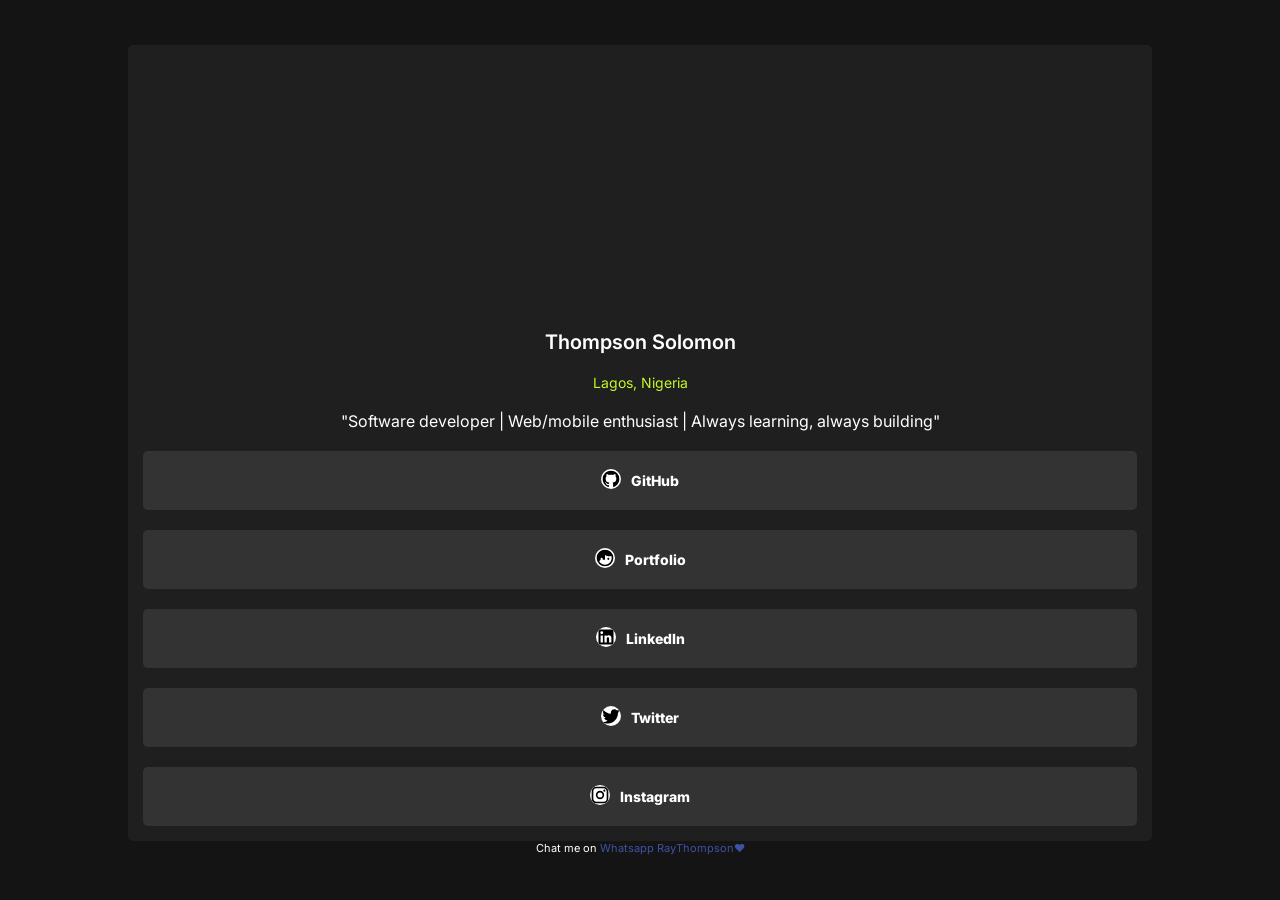
==== index.html @ 138c3558 "Update index.html" ====
<!DOCTYPE html>
<html lang="en">
<head>
    <meta charset="UTF-8">
    <meta name="viewport" content="width=device-width, initial-scale=1.0"> <!-- displays site properly based on user's device -->

    <link rel="icon" type="image/png" sizes="32x32" href="">
   
   
   <style type="text/css" media="all">
       
       
       * {
    margin: 0;
    padding: 0;
    box-sizing: border-box;
    font-family: "Inter", sans-serif;
    color: hsl(0, 0%, 100%);
}




.Container {
    display: flex;
    justify-content: center;
    align-items: center;
    flex-direction: column;
    background-color: hsl(0, 0%, 8%);
    width: 100%;
    height: 100vh;
}

.wrapper {
    display: flex;
    justify-content: center;
    align-items: center;
    flex-direction: column;
    width: 80%;
    height: fit-content;
    background-color: hsl(0, 0%, 12%);
    padding: 15px;
    border-radius: 5px;
}

.profile-container {
    display: flex;
    justify-content: center;
    align-items: center;
    flex-direction: column;
    gap: 20px;
    height: fit-content;
}

.profile-container_imageContainer {
    overflow: hidden;
    width: 100%;
    height:fit-content;
    display: flex;
    justify-content: center;
    align-items: center;
 
}
.profile-container_imageContainer img {
    border-radius: 50%;
    width:70%;
    height: 250px;
    vertical-align: middle;
}

.profileName {
    font-size: 20px;
    font-weight: 600;
    color: hsl(0, 0%, 100%);
}

.ProfileLocation {
    font-size: 14px;
    font-weight: 400;
    color: hsl(75, 94%, 57%);
}

.profileDuscription {
    font-size: 14px;
    font-weight: 300;
    color: hsl(0, 0%, 100%);
}

.link-container {
    display: flex;
    justify-content: center;
    align-items: center;
    flex-direction: column;
    margin-top: 20px;
    gap: 20px;
    width: 100%;
}

.link-container ul {
    list-style: none;
    display: flex;
    justify-content: center;
    align-items: center;
    flex-direction: column;
    gap: 20px;
    width: 100%;
}
.link-container ul li a {
    width: 100%;
    text-decoration: none;
    text-align: center;
    font-size: 14px;
    padding: 18px;
    background-color: black;
    font-weight: 800;
    font-family: inherit;
    border-radius: 5px;
    background-color: hsl(0, 0%, 20%);
    cursor: pointer;
    transition: all ease in-out .5s;
    display: flex;
    justify-content: center;
    align-items: center;
    gap: 10px;
    

}

svg{
   width: 20px;
   font-size:20px;
   color: white;
   background-color: white;
   border-radius: 50px;
}

.link-container ul li a:hover {
    background-color: hsl(75, 94%, 57%);
    color: black ;
}

.link-container ul li {
    width: 100%;
    display: flex;
    justify-content: center;
    align-items: center;
    flex-direction: column;
    gap: 20px;
    width: 100%;


}


.attribution {
    font-size: 11px;
    text-align: center;
}
.attribution a {
    color: hsl(228, 45%, 44%);
    text-decoration: none;
}
   </style>
    
    
    
    <link rel="preconnect" href="https://fonts.googleapis.com">
<link rel="preconnect" href="https://fonts.gstatic.com" crossorigin>
<link href="https://fonts.googleapis.com/css2?family=Inter:wght@100..900&display=swap" rel="stylesheet">



    <title>Frontend Mentor | Social links profile</title>
</head>
<body>
    <div class="Container">
        <div class="wrapper">
            <div class="profile-container">
                <div class="profile-container_imageContainer">
                    <img src="https://firebasestorage.googleapis.com/v0/b/dcgupdated.appspot.com/o/files%2FmyImg.png?alt=media&token=afb3b3ec-2c69-434d-be84-ad9f3a23e57f" alt="photoImg" />
                </div>
                <p class="profileName">
                    Thompson Solomon
                <p class="ProfileLocation">
                    Lagos, Nigeria
                </p>

                <p class="profileDescription">
                    "Software developer | Web/mobile enthusiast | Always learning, always building"
                </p>
            </div>
            
            
            
            
            <div class="link-container">
                <ul>
                    <li>
                        
                        
                        <a href="https://github.com/Joyfulsplash1">
                            
                            
                            <div>
                                <svg xmlns="http://www.w3.org/2000/svg" viewBox="0 0 24 24"><title>github</title><path d="M12,2A10,10 0 0,0 2,12C2,16.42 4.87,20.17 8.84,21.5C9.34,21.58 9.5,21.27 9.5,21C9.5,20.77 9.5,20.14 9.5,19.31C6.73,19.91 6.14,17.97 6.14,17.97C5.68,16.81 5.03,16.5 5.03,16.5C4.12,15.88 5.1,15.9 5.1,15.9C6.1,15.97 6.63,16.93 6.63,16.93C7.5,18.45 8.97,18 9.54,17.76C9.63,17.11 9.89,16.67 10.17,16.42C7.95,16.17 5.62,15.31 5.62,11.5C5.62,10.39 6,9.5 6.65,8.79C6.55,8.54 6.2,7.5 6.75,6.15C6.75,6.15 7.59,5.88 9.5,7.17C10.29,6.95 11.15,6.84 12,6.84C12.85,6.84 13.71,6.95 14.5,7.17C16.41,5.88 17.25,6.15 17.25,6.15C17.8,7.5 17.45,8.54 17.35,8.79C18,9.5 18.38,10.39 18.38,11.5C18.38,15.32 16.04,16.16 13.81,16.41C14.17,16.72 14.5,17.33 14.5,18.26C14.5,19.6 14.5,20.68 14.5,21C14.5,21.27 14.66,21.59 15.17,21.5C19.14,20.16 22,16.42 22,12A10,10 0 0,0 12,2Z" /></svg>
                            </div>
                            GitHub
                        </a>
                    </li>
                    
                    
                    <li>
                        <a href="https://thompsonsolomonportfolio.netlify.app/">
                            
                            <div>
                               <svg xmlns="http://www.w3.org/2000/svg" viewBox="0 0 24 24"><title>face-man-profile</title><path d="M12,2A10,10 0 0,0 2,12A10,10 0 0,0 12,22A10,10 0 0,0 22,12A10,10 0 0,0 12,2M12,8.39C13.57,9.4 15.42,10 17.42,10C18.2,10 18.95,9.91 19.67,9.74C19.88,10.45 20,11.21 20,12C20,16.41 16.41,20 12,20C9,20 6.39,18.34 5,15.89L6.75,14V13A1.25,1.25 0 0,1 8,11.75A1.25,1.25 0 0,1 9.25,13V14H12M16,11.75A1.25,1.25 0 0,0 14.75,13A1.25,1.25 0 0,0 16,14.25A1.25,1.25 0 0,0 17.25,13A1.25,1.25 0 0,0 16,11.75Z" /></svg>
                            </div>
                            Portfolio
                        </a>
                    </li>
                    
                    
                    <li>
                        <a href="https://www.linkedin.com/in/thompson-solomon-87283a232?utm_source=share&utm_campaign=share_via&utm_content=profile&utm_medium=android_app">
                            
                            <div>
                                <svg xmlns="http://www.w3.org/2000/svg" viewBox="0 0 24 24"><title>linkedin</title><path d="M19 3A2 2 0 0 1 21 5V19A2 2 0 0 1 19 21H5A2 2 0 0 1 3 19V5A2 2 0 0 1 5 3H19M18.5 18.5V13.2A3.26 3.26 0 0 0 15.24 9.94C14.39 9.94 13.4 10.46 12.92 11.24V10.13H10.13V18.5H12.92V13.57C12.92 12.8 13.54 12.17 14.31 12.17A1.4 1.4 0 0 1 15.71 13.57V18.5H18.5M6.88 8.56A1.68 1.68 0 0 0 8.56 6.88C8.56 5.95 7.81 5.19 6.88 5.19A1.69 1.69 0 0 0 5.19 6.88C5.19 7.81 5.95 8.56 6.88 8.56M8.27 18.5V10.13H5.5V18.5H8.27Z" /></svg>
                            </div>
                            LinkedIn
                        </a>
                    </li>
                    
                    
                    <li>
                        <a href="https://x.com/ThompsonSo86878?t=QOMRONfO3vsEu5X17NRV8w&s=09">
                            
                            <div>
<svg xmlns="http://www.w3.org/2000/svg" viewBox="0 0 24 24"><title>twitter</title><path d="M22.46,6C21.69,6.35 20.86,6.58 20,6.69C20.88,6.16 21.56,5.32 21.88,4.31C21.05,4.81 20.13,5.16 19.16,5.36C18.37,4.5 17.26,4 16,4C13.65,4 11.73,5.92 11.73,8.29C11.73,8.63 11.77,8.96 11.84,9.27C8.28,9.09 5.11,7.38 3,4.79C2.63,5.42 2.42,6.16 2.42,6.94C2.42,8.43 3.17,9.75 4.33,10.5C3.62,10.5 2.96,10.3 2.38,10C2.38,10 2.38,10 2.38,10.03C2.38,12.11 3.86,13.85 5.82,14.24C5.46,14.34 5.08,14.39 4.69,14.39C4.42,14.39 4.15,14.36 3.89,14.31C4.43,16 6,17.26 7.89,17.29C6.43,18.45 4.58,19.13 2.56,19.13C2.22,19.13 1.88,19.11 1.54,19.07C3.44,20.29 5.7,21 8.12,21C16,21 20.33,14.46 20.33,8.79C20.33,8.6 20.33,8.42 20.32,8.23C21.16,7.63 21.88,6.87 22.46,6Z" /></svg>
                            </div>
                            Twitter
                        </a>
                    </li>
                    
                    <li>
                        <a href="https://www.instagram.com/thompsonsolomon87?igsh=YzljYTk1ODg3Zg==">
                            
                            <div>
                                <svg xmlns="http://www.w3.org/2000/svg" viewBox="0 0 24 24"><title>instagram</title><path d="M7.8,2H16.2C19.4,2 22,4.6 22,7.8V16.2A5.8,5.8 0 0,1 16.2,22H7.8C4.6,22 2,19.4 2,16.2V7.8A5.8,5.8 0 0,1 7.8,2M7.6,4A3.6,3.6 0 0,0 4,7.6V16.4C4,18.39 5.61,20 7.6,20H16.4A3.6,3.6 0 0,0 20,16.4V7.6C20,5.61 18.39,4 16.4,4H7.6M17.25,5.5A1.25,1.25 0 0,1 18.5,6.75A1.25,1.25 0 0,1 17.25,8A1.25,1.25 0 0,1 16,6.75A1.25,1.25 0 0,1 17.25,5.5M12,7A5,5 0 0,1 17,12A5,5 0 0,1 12,17A5,5 0 0,1 7,12A5,5 0 0,1 12,7M12,9A3,3 0 0,0 9,12A3,3 0 0,0 12,15A3,3 0 0,0 15,12A3,3 0 0,0 12,9Z" /></svg>
                            </div>
                            Instagram
                        </a>
                    </li>
                </ul>
                
            </div>
        </div>
    <div class="attribution">
        Chat me on <a href="https://wa.me/+2349142919117?text="Hey How are you ">Whatsapp</a>
         <a href="#">
          RayThompson❤️    
        </a>
    </div>
    </div>
</body>
</html
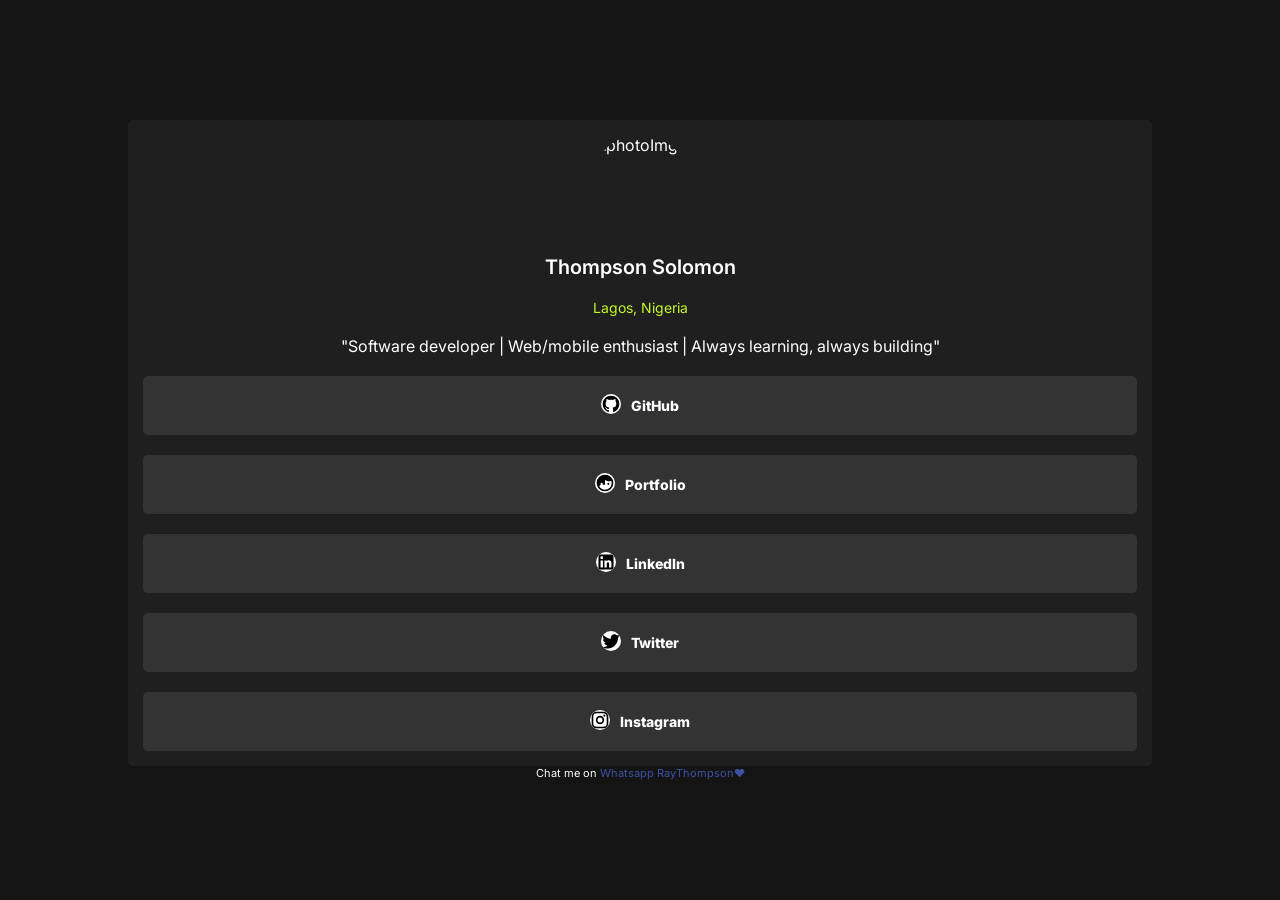
==== commit c607b7de: "Update index.html" ====
--- a/index.html
+++ b/index.html
@@ -5,7 +5,7 @@
     <meta charset="UTF-8">
     <meta name="viewport" content="width=device-width, initial-scale=1.0"> <!-- displays site properly based on user's device -->
 
-    <link rel="icon" type="image/png" sizes="32x32" href="">
+    <link rel="icon" type="image/png" sizes="32x32" href="https://firebasestorage.googleapis.com/v0/b/dcgupdated.appspot.com/o/files%2FmyImg.png?alt=media&token=afb3b3ec-2c69-434d-be84-ad9f3a23e57f">
    
    
    <style type="text/css" media="all">
@@ -63,10 +63,13 @@
  
 }
 .profile-container_imageContainer img {
-    border-radius: 50%;
-    width:70%;
-    height: 250px;
-    vertical-align: middle;
+    width: 100px;
+  height: 100px;
+  object-fit: cover;
+  border-radius: 50%;
+  display: block;
+  margin: 0 auto;
+  overflow: hidden;
 }
 
 .profileName {
@@ -171,7 +174,7 @@
 
 
 
-    <title>Frontend Mentor | Social links profile</title>
+    <title> Meet | Raythompson</title>
 </head>
 <body>
     <div class="Container">
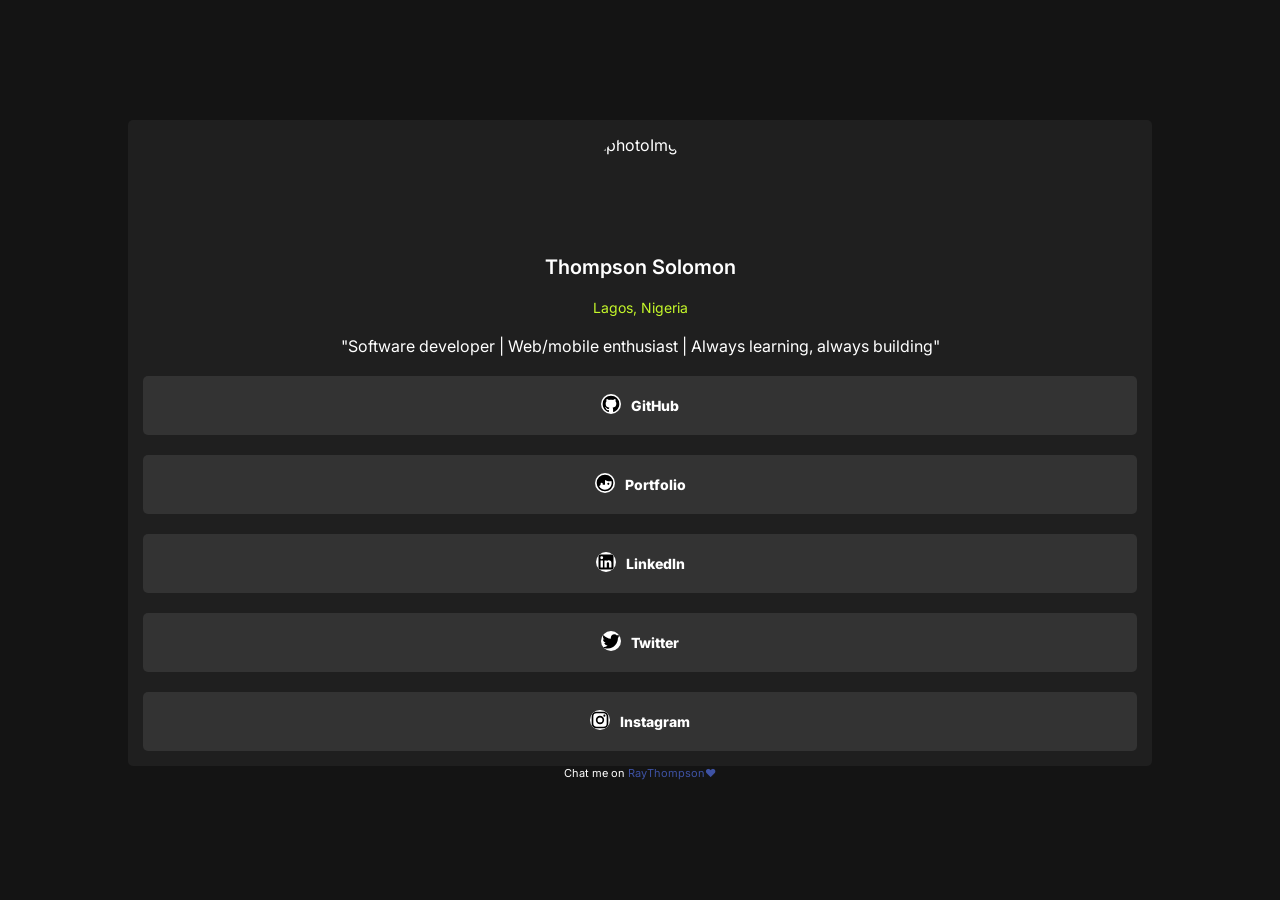
==== commit aa9ba377: "Update index.html" ====
--- a/index.html
+++ b/index.html
@@ -259,8 +259,8 @@
             </div>
         </div>
     <div class="attribution">
-        Chat me on <a href="https://wa.me/+2349142919117?text="Hey How are you ">Whatsapp</a>
-         <a href="#">
+        Chat me on <a href="https://wa.me/2349124919117?text=hello%20solomon%20can%20i%20meet%20you?>Whatsapp</a>
+         <a href="https://wa.me/2349124919117">
           RayThompson❤️    
         </a>
     </div>
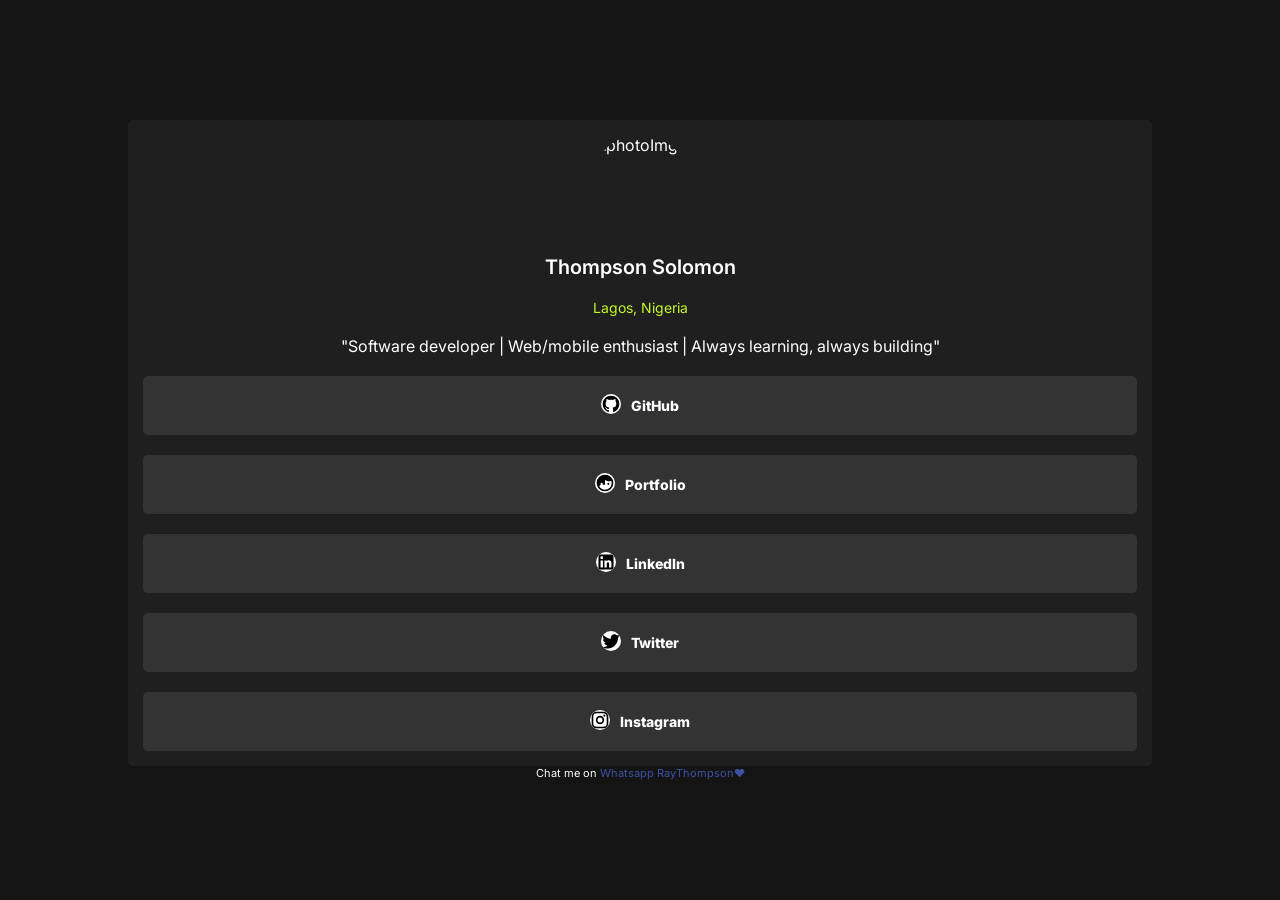
==== commit 0ce40f4c: "Update index.html" ====
--- a/index.html
+++ b/index.html
@@ -259,7 +259,7 @@
             </div>
         </div>
     <div class="attribution">
-        Chat me on <a href="https://wa.me/2349124919117?text=hello%20solomon%20can%20i%20meet%20you?>Whatsapp</a>
+        Chat me on <a href="https://wa.me/2349124919117?text=hello%20solomon%20can%20i%20meet%20you?">Whatsapp</a>
          <a href="https://wa.me/2349124919117">
           RayThompson❤️    
         </a>
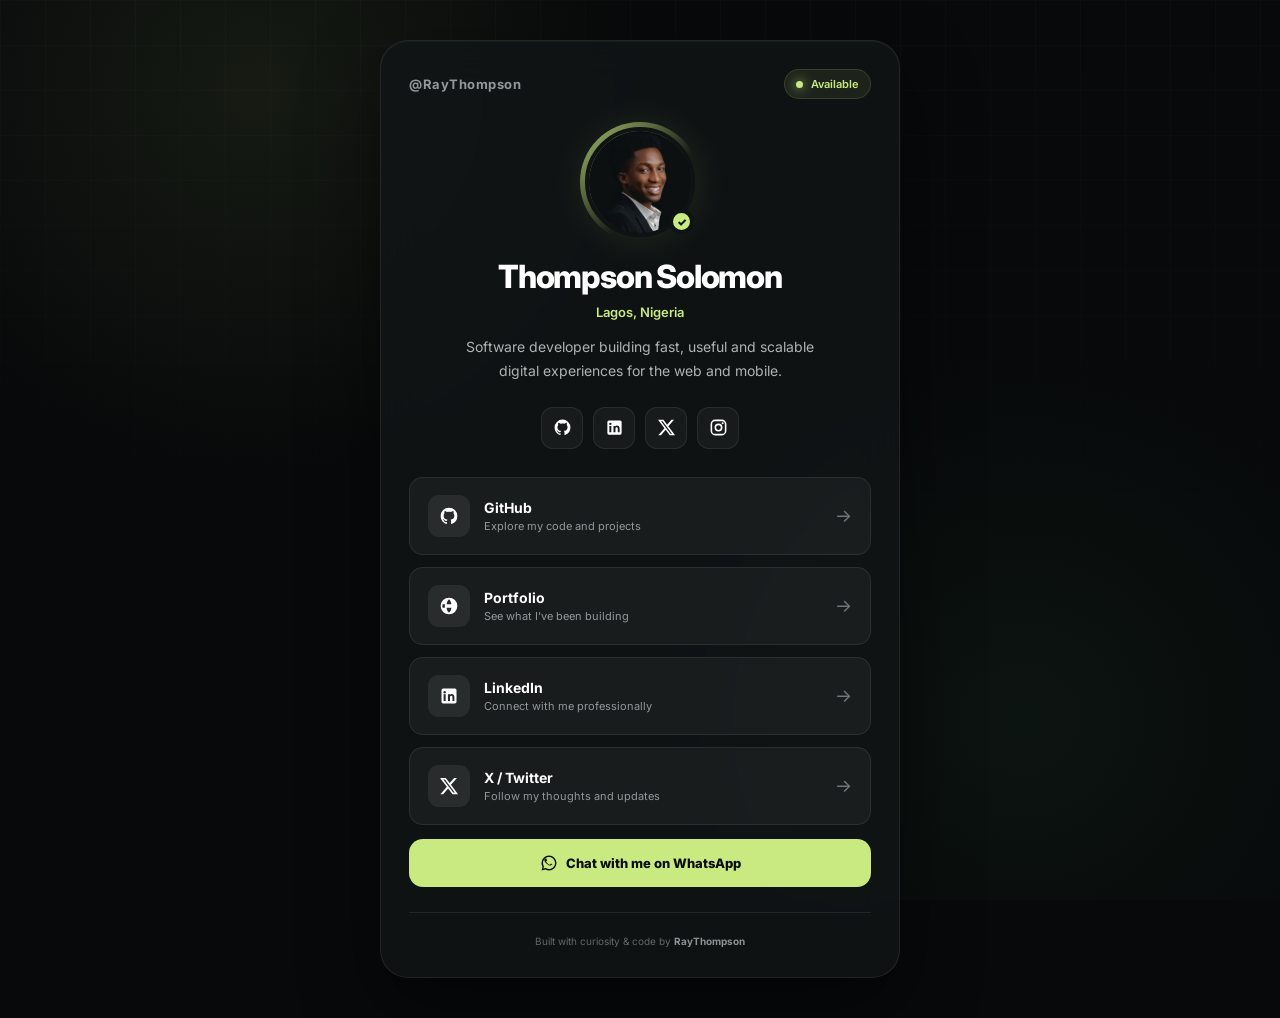
==== commit fb1817d1: "updates" ====
--- a/index.html
+++ b/index.html
@@ -3,267 +3,939 @@
 <html lang="en">
 <head>
     <meta charset="UTF-8">
-    <meta name="viewport" content="width=device-width, initial-scale=1.0"> <!-- displays site properly based on user's device -->
-
-    <link rel="icon" type="image/png" sizes="32x32" href="https://firebasestorage.googleapis.com/v0/b/dcgupdated.appspot.com/o/files%2FmyImg.png?alt=media&token=afb3b3ec-2c69-434d-be84-ad9f3a23e57f">
-   
-   
-   <style type="text/css" media="all">
-       
-       
-       * {
-    margin: 0;
-    padding: 0;
-    box-sizing: border-box;
-    font-family: "Inter", sans-serif;
-    color: hsl(0, 0%, 100%);
-}
-
-
-
-
-.Container {
-    display: flex;
-    justify-content: center;
-    align-items: center;
-    flex-direction: column;
-    background-color: hsl(0, 0%, 8%);
-    width: 100%;
-    height: 100vh;
-}
-
-.wrapper {
-    display: flex;
-    justify-content: center;
-    align-items: center;
-    flex-direction: column;
-    width: 80%;
-    height: fit-content;
-    background-color: hsl(0, 0%, 12%);
-    padding: 15px;
-    border-radius: 5px;
-}
-
-.profile-container {
-    display: flex;
-    justify-content: center;
-    align-items: center;
-    flex-direction: column;
-    gap: 20px;
-    height: fit-content;
-}
-
-.profile-container_imageContainer {
-    overflow: hidden;
-    width: 100%;
-    height:fit-content;
-    display: flex;
-    justify-content: center;
-    align-items: center;
- 
-}
-.profile-container_imageContainer img {
-    width: 100px;
-  height: 100px;
-  object-fit: cover;
-  border-radius: 50%;
-  display: block;
-  margin: 0 auto;
-  overflow: hidden;
-}
-
-.profileName {
-    font-size: 20px;
-    font-weight: 600;
-    color: hsl(0, 0%, 100%);
-}
-
-.ProfileLocation {
-    font-size: 14px;
-    font-weight: 400;
-    color: hsl(75, 94%, 57%);
-}
-
-.profileDuscription {
-    font-size: 14px;
-    font-weight: 300;
-    color: hsl(0, 0%, 100%);
-}
-
-.link-container {
-    display: flex;
-    justify-content: center;
-    align-items: center;
-    flex-direction: column;
-    margin-top: 20px;
-    gap: 20px;
-    width: 100%;
-}
-
-.link-container ul {
-    list-style: none;
-    display: flex;
-    justify-content: center;
-    align-items: center;
-    flex-direction: column;
-    gap: 20px;
-    width: 100%;
-}
-.link-container ul li a {
-    width: 100%;
-    text-decoration: none;
-    text-align: center;
-    font-size: 14px;
-    padding: 18px;
-    background-color: black;
-    font-weight: 800;
-    font-family: inherit;
-    border-radius: 5px;
-    background-color: hsl(0, 0%, 20%);
-    cursor: pointer;
-    transition: all ease in-out .5s;
-    display: flex;
-    justify-content: center;
-    align-items: center;
-    gap: 10px;
-    
-
-}
-
-svg{
-   width: 20px;
-   font-size:20px;
-   color: white;
-   background-color: white;
-   border-radius: 50px;
-}
-
-.link-container ul li a:hover {
-    background-color: hsl(75, 94%, 57%);
-    color: black ;
-}
-
-.link-container ul li {
-    width: 100%;
-    display: flex;
-    justify-content: center;
-    align-items: center;
-    flex-direction: column;
-    gap: 20px;
-    width: 100%;
-
-
-}
-
-
-.attribution {
-    font-size: 11px;
-    text-align: center;
-}
-.attribution a {
-    color: hsl(228, 45%, 44%);
-    text-decoration: none;
-}
-   </style>
-    
-    
-    
+    <meta name="viewport" content="width=device-width, initial-scale=1.0">
+
+    <link rel="icon"
+        type="image/png"
+        sizes="32x32"
+        href="https://firebasestorage.googleapis.com/v0/b/dcgupdated.appspot.com/o/files%2FmyImg.png?alt=media&token=afb3b3ec-2c69-434d-be84-ad9f3a23e57f">
+
     <link rel="preconnect" href="https://fonts.googleapis.com">
-<link rel="preconnect" href="https://fonts.gstatic.com" crossorigin>
-<link href="https://fonts.googleapis.com/css2?family=Inter:wght@100..900&display=swap" rel="stylesheet">
-
-
-
-    <title> Meet | Raythompson</title>
+    <link rel="preconnect" href="https://fonts.gstatic.com" crossorigin>
+
+    <link
+        href="https://fonts.googleapis.com/css2?family=Inter:wght@400;500;600;700;800&display=swap"
+        rel="stylesheet">
+
+    <title>Thompson Solomon — Developer</title>
+
+    <style>
+
+        :root {
+            --bg: #07090a;
+            --card: rgba(18, 21, 22, 0.82);
+            --card-hover: rgba(28, 32, 33, 0.95);
+            --border: rgba(255, 255, 255, 0.08);
+
+            --green: #c8ea80;
+            --green-dark: #8fb94c;
+
+            --white: #ffffff;
+            --muted: #92989a;
+
+            --radius: 18px;
+        }
+
+        * {
+            margin: 0;
+            padding: 0;
+            box-sizing: border-box;
+        }
+
+        html {
+            scroll-behavior: smooth;
+        }
+
+        body {
+            font-family: "Inter", sans-serif;
+            background: var(--bg);
+            color: var(--white);
+            min-height: 100vh;
+        }
+
+        /* =========================
+           BACKGROUND
+        ========================== */
+
+        body::before {
+            content: "";
+            position: fixed;
+            inset: 0;
+            z-index: -2;
+
+            background:
+                radial-gradient(
+                    circle at 20% 10%,
+                    rgba(200, 234, 128, 0.08),
+                    transparent 30%
+                ),
+                radial-gradient(
+                    circle at 80% 80%,
+                    rgba(75, 150, 100, 0.08),
+                    transparent 30%
+                ),
+                #07090a;
+        }
+
+        body::after {
+            content: "";
+            position: fixed;
+            inset: 0;
+            z-index: -1;
+            pointer-events: none;
+
+            background-image:
+                linear-gradient(
+                    rgba(255,255,255,0.018) 1px,
+                    transparent 1px
+                ),
+                linear-gradient(
+                    90deg,
+                    rgba(255,255,255,0.018) 1px,
+                    transparent 1px
+                );
+
+            background-size: 45px 45px;
+
+            mask-image: linear-gradient(
+                to bottom,
+                black,
+                transparent 80%
+            );
+        }
+
+        /* =========================
+           MAIN
+        ========================== */
+
+        .container {
+            min-height: 100vh;
+
+            display: flex;
+            justify-content: center;
+            align-items: center;
+
+            padding: 40px 20px;
+        }
+
+        .wrapper {
+            width: 100%;
+            max-width: 520px;
+
+            padding: 28px;
+
+            background: var(--card);
+
+            border: 1px solid var(--border);
+
+            border-radius: 28px;
+
+            backdrop-filter: blur(22px);
+            -webkit-backdrop-filter: blur(22px);
+
+            box-shadow:
+                0 30px 80px rgba(0,0,0,0.45),
+                inset 0 1px 0 rgba(255,255,255,0.04);
+
+            animation: containerIn 0.8s ease forwards;
+        }
+
+        @keyframes containerIn {
+
+            from {
+                opacity: 0;
+                transform: translateY(25px);
+            }
+
+            to {
+                opacity: 1;
+                transform: translateY(0);
+            }
+        }
+
+        /* =========================
+           TOP BAR
+        ========================== */
+
+        .top-bar {
+            display: flex;
+            justify-content: space-between;
+            align-items: center;
+
+            margin-bottom: 28px;
+        }
+
+        .brand {
+            font-size: 13px;
+            font-weight: 700;
+            letter-spacing: 0.5px;
+
+            color: var(--muted);
+        }
+
+        .status {
+            display: flex;
+            align-items: center;
+            gap: 8px;
+
+            padding: 7px 11px;
+
+            border-radius: 100px;
+
+            background: rgba(200, 234, 128, 0.08);
+
+            border: 1px solid rgba(200, 234, 128, 0.15);
+
+            color: var(--green);
+
+            font-size: 11px;
+            font-weight: 600;
+        }
+
+        .status-dot {
+            width: 7px;
+            height: 7px;
+
+            border-radius: 50%;
+
+            background: var(--green);
+
+            box-shadow: 0 0 12px var(--green);
+
+            animation: pulse 2s infinite;
+        }
+
+        @keyframes pulse {
+
+            0%, 100% {
+                opacity: 1;
+            }
+
+            50% {
+                opacity: 0.4;
+            }
+        }
+
+        /* =========================
+           PROFILE
+        ========================== */
+
+        .profile {
+            text-align: center;
+        }
+
+        .profile-image-wrapper {
+            position: relative;
+
+            width: 110px;
+            height: 110px;
+
+            margin: 0 auto 20px;
+        }
+
+        .profile-image-wrapper::before {
+            content: "";
+
+            position: absolute;
+            inset: -5px;
+
+            border-radius: 50%;
+
+            background: linear-gradient(
+                135deg,
+                var(--green),
+                transparent 60%
+            );
+
+            opacity: 0.8;
+        }
+
+        .profile-image-wrapper::after {
+            content: "";
+
+            position: absolute;
+            inset: 0;
+
+            border-radius: 50%;
+
+            box-shadow:
+                0 0 40px rgba(200,234,128,0.12);
+        }
+
+        .profile-image {
+            position: relative;
+            z-index: 2;
+
+            width: 110px;
+            height: 110px;
+
+            object-fit: cover;
+
+            border-radius: 50%;
+
+            border: 4px solid #101313;
+
+            display: block;
+        }
+
+        .verified {
+            position: absolute;
+
+            z-index: 5;
+
+            right: 1px;
+            bottom: 3px;
+
+            width: 25px;
+            height: 25px;
+
+            display: flex;
+            align-items: center;
+            justify-content: center;
+
+            border-radius: 50%;
+
+            background: var(--green);
+
+            color: #101510;
+
+            border: 4px solid #101313;
+
+            font-size: 11px;
+            font-weight: 900;
+        }
+
+        .name {
+            font-size: clamp(25px, 6vw, 32px);
+
+            font-weight: 800;
+
+            letter-spacing: -1.2px;
+
+            margin-bottom: 8px;
+        }
+
+        .location {
+            color: var(--green);
+
+            font-size: 13px;
+
+            font-weight: 600;
+
+            margin-bottom: 15px;
+        }
+
+        .description {
+            max-width: 390px;
+
+            margin: auto;
+
+            color: #aeb3b4;
+
+            font-size: 14px;
+
+            line-height: 1.7;
+        }
+
+        /* =========================
+           SOCIALS
+        ========================== */
+
+        .socials {
+            display: flex;
+            justify-content: center;
+            align-items: center;
+
+            gap: 10px;
+
+            margin: 24px 0 28px;
+        }
+
+        .social {
+            width: 42px;
+            height: 42px;
+
+            display: flex;
+            justify-content: center;
+            align-items: center;
+
+            border-radius: 12px;
+
+            background: rgba(255,255,255,0.04);
+
+            border: 1px solid var(--border);
+
+            color: white;
+
+            text-decoration: none;
+
+            transition:
+                transform 0.25s ease,
+                background 0.25s ease,
+                border-color 0.25s ease;
+        }
+
+        .social svg {
+            width: 19px;
+            height: 19px;
+
+            fill: currentColor;
+        }
+
+        .social:hover {
+            transform: translateY(-4px);
+
+            background: rgba(200,234,128,0.1);
+
+            border-color: rgba(200,234,128,0.3);
+
+            color: var(--green);
+        }
+
+        /* =========================
+           LINKS
+        ========================== */
+
+        .links {
+            display: flex;
+
+            flex-direction: column;
+
+            gap: 12px;
+        }
+
+        .link {
+            position: relative;
+
+            display: flex;
+
+            align-items: center;
+
+            width: 100%;
+
+            padding: 17px 18px;
+
+            border-radius: 14px;
+
+            background: rgba(255,255,255,0.045);
+
+            border: 1px solid var(--border);
+
+            color: white;
+
+            text-decoration: none;
+
+            transition:
+                transform 0.25s ease,
+                background 0.25s ease,
+                border-color 0.25s ease,
+                box-shadow 0.25s ease;
+        }
+
+        .link:hover {
+            transform: translateY(-3px);
+
+            background: rgba(200,234,128,0.08);
+
+            border-color: rgba(200,234,128,0.25);
+
+            box-shadow:
+                0 12px 30px rgba(0,0,0,0.25);
+        }
+
+        .link-icon {
+            width: 42px;
+            height: 42px;
+
+            flex-shrink: 0;
+
+            display: flex;
+            align-items: center;
+            justify-content: center;
+
+            border-radius: 11px;
+
+            background: rgba(255,255,255,0.07);
+
+            margin-right: 14px;
+        }
+
+        .link-icon svg {
+            width: 20px;
+            height: 20px;
+
+            fill: white;
+        }
+
+        .link-content {
+            flex: 1;
+
+            text-align: left;
+        }
+
+        .link-title {
+            display: block;
+
+            font-size: 14px;
+
+            font-weight: 700;
+
+            margin-bottom: 3px;
+        }
+
+        .link-description {
+            display: block;
+
+            font-size: 11px;
+
+            color: var(--muted);
+        }
+
+        .arrow {
+            color: #73797b;
+
+            font-size: 18px;
+
+            transition:
+                transform 0.25s ease,
+                color 0.25s ease;
+        }
+
+        .link:hover .arrow {
+            transform: translateX(4px);
+
+            color: var(--green);
+        }
+
+        /* =========================
+           WHATSAPP CTA
+        ========================== */
+
+        .contact {
+            margin-top: 14px;
+
+            display: flex;
+
+            align-items: center;
+
+            justify-content: center;
+
+            gap: 8px;
+
+            padding: 15px;
+
+            border-radius: 14px;
+
+            background: var(--green);
+
+            color: #0a0d09;
+
+            text-decoration: none;
+
+            font-size: 13px;
+
+            font-weight: 800;
+
+            transition:
+                transform 0.25s ease,
+                box-shadow 0.25s ease;
+        }
+
+        .contact:hover {
+            transform: translateY(-3px);
+
+            box-shadow:
+                0 12px 35px rgba(200,234,128,0.18);
+        }
+
+        .contact svg {
+            width: 18px;
+            height: 18px;
+
+            fill: currentColor;
+        }
+
+        /* =========================
+           FOOTER
+        ========================== */
+
+        .footer {
+            text-align: center;
+
+            margin-top: 25px;
+
+            padding-top: 20px;
+
+            border-top: 1px solid var(--border);
+
+            color: #626869;
+
+            font-size: 10px;
+
+            line-height: 1.6;
+        }
+
+        .footer strong {
+            color: #8b9192;
+        }
+
+        /* =========================
+           MOBILE
+        ========================== */
+
+        @media (max-width: 500px) {
+
+            .container {
+                padding: 18px 12px;
+                align-items: flex-start;
+            }
+
+            .wrapper {
+                padding: 22px 16px;
+
+                margin-top: 10px;
+
+                border-radius: 22px;
+            }
+
+            .top-bar {
+                margin-bottom: 25px;
+            }
+
+            .profile-image-wrapper,
+            .profile-image {
+                width: 96px;
+                height: 96px;
+            }
+
+            .name {
+                font-size: 26px;
+            }
+
+            .description {
+                font-size: 13px;
+            }
+
+            .link {
+                padding: 14px;
+            }
+
+            .link-icon {
+                width: 38px;
+                height: 38px;
+            }
+
+        }
+
+    </style>
 </head>
+
 <body>
-    <div class="Container">
-        <div class="wrapper">
-            <div class="profile-container">
-                <div class="profile-container_imageContainer">
-                    <img src="https://firebasestorage.googleapis.com/v0/b/dcgupdated.appspot.com/o/files%2FmyImg.png?alt=media&token=afb3b3ec-2c69-434d-be84-ad9f3a23e57f" alt="photoImg" />
+
+<div class="container">
+
+    <main class="wrapper">
+
+        <!-- TOP -->
+
+        <div class="top-bar">
+
+            <span class="brand">
+                @RayThompson
+            </span>
+
+            <span class="status">
+                <span class="status-dot"></span>
+                Available
+            </span>
+
+        </div>
+
+
+        <!-- PROFILE -->
+
+        <section class="profile">
+
+            <div class="profile-image-wrapper">
+
+                <img
+                    class="profile-image"
+                    src="./image.png"
+                    alt="Thompson Solomon"
+                >
+
+                <span class="verified">
+                    ✓
+                </span>
+
+            </div>
+
+
+            <h1 class="name">
+                Thompson Solomon
+            </h1>
+
+
+            <p class="location">
+                Lagos, Nigeria
+            </p>
+
+
+            <p class="description">
+                Software developer building fast, useful and
+                scalable digital experiences for the web and mobile.
+            </p>
+
+        </section>
+
+
+        <!-- SOCIALS -->
+
+        <div class="socials">
+
+            <!-- Github -->
+
+            <a
+                class="social"
+                href="https://github.com/thompsonsolomon"
+                target="_blank"
+                aria-label="GitHub"
+            >
+
+                <svg viewBox="0 0 24 24">
+                    <path d="M12 2A10 10 0 0 0 2 12c0 4.42 2.87 8.17 6.84 9.5.5.09.66-.22.66-.48v-1.69c-2.78.61-3.37-1.34-3.37-1.34-.45-1.16-1.11-1.47-1.11-1.47-.91-.62.07-.61.07-.61 1 .07 1.53 1.03 1.53 1.03.9 1.53 2.34 1.09 2.91.83.09-.65.35-1.09.63-1.34-2.22-.25-4.56-1.11-4.56-4.94 0-1.09.39-1.98 1.03-2.68-.1-.25-.45-1.27.1-2.65 0 0 .84-.27 2.75 1.03A9.56 9.56 0 0 1 12 6.84c.85 0 1.71.11 2.5.33 1.91-1.3 2.75-1.03 2.75-1.03.55 1.38.2 2.4.1 2.65.64.7 1.03 1.59 1.03 2.68 0 3.84-2.34 4.68-4.57 4.93.36.31.68.92.68 1.85V21c0 .27.18.58.67.48A10.01 10.01 0 0 0 22 12 10 10 0 0 0 12 2Z"/>
+                </svg>
+
+            </a>
+
+
+            <!-- LinkedIn -->
+
+            <a
+                class="social"
+                href="https://www.linkedin.com/in/thompson-solomon-87283a232"
+                target="_blank"
+                aria-label="LinkedIn"
+            >
+
+                <svg viewBox="0 0 24 24">
+                    <path d="M19 3A2 2 0 0 1 21 5V19A2 2 0 0 1 19 21H5A2 2 0 0 1 3 19V5A2 2 0 0 1 5 3H19M8 18V10H5.5V18H8M6.75 8.87A1.5 1.5 0 1 0 6.75 5.87A1.5 1.5 0 0 0 6.75 8.87M18.5 18V13.5C18.5 11.02 17.16 9.57 15.14 9.57C14.17 9.57 13.51 10.1 13.22 10.59V10H10.72V18H13.22V13.8C13.22 12.69 13.43 11.82 14.79 11.82C16.13 11.82 16.15 12.88 16.15 13.87V18H18.5Z"/>
+                </svg>
+
+            </a>
+
+
+            <!-- X -->
+
+            <a
+                class="social"
+                href="https://x.com/ThompsonSo86878"
+                target="_blank"
+                aria-label="X"
+            >
+
+                <svg viewBox="0 0 24 24">
+                    <path d="M18.244 2.25h3.308l-7.227 8.26 8.502 11.24H16.17l-5.214-6.817-5.963 6.817H1.684l7.73-8.835L1.254 2.25H8.08l4.713 6.231 5.45-6.231Zm-1.161 17.52h1.833L7.084 4.126H5.117L17.083 19.77Z"/>
+                </svg>
+
+            </a>
+
+
+            <!-- Instagram -->
+
+            <a
+                class="social"
+                href="https://www.instagram.com/thompsonsolomon87"
+                target="_blank"
+                aria-label="Instagram"
+            >
+
+                <svg viewBox="0 0 24 24">
+                    <path d="M7.8 2h8.4A5.8 5.8 0 0 1 22 7.8v8.4a5.8 5.8 0 0 1-5.8 5.8H7.8A5.8 5.8 0 0 1 2 16.2V7.8A5.8 5.8 0 0 1 7.8 2Zm-.2 2A3.6 3.6 0 0 0 4 7.6v8.8A3.6 3.6 0 0 0 7.6 20h8.8a3.6 3.6 0 0 0 3.6-3.6V7.6A3.6 3.6 0 0 0 16.4 4H7.6ZM17.25 5.5a1.25 1.25 0 1 1 0 2.5 1.25 1.25 0 0 1 0-2.5ZM12 7a5 5 0 1 1 0 10 5 5 0 0 1 0-10Zm0 2a3 3 0 1 0 0 6 3 3 0 0 0 0-6Z"/>
+                </svg>
+
+            </a>
+
+        </div>
+
+
+        <!-- LINKS -->
+
+        <div class="links">
+
+
+            <!-- Github -->
+
+            <a
+                class="link"
+                href="https://github.com/thompsonsolomon"
+                target="_blank"
+            >
+
+                <div class="link-icon">
+
+                    <svg viewBox="0 0 24 24">
+                        <path d="M12 2A10 10 0 0 0 2 12c0 4.42 2.87 8.17 6.84 9.5.5.09.66-.22.66-.48v-1.69c-2.78.61-3.37-1.34-3.37-1.34-.45-1.16-1.11-1.47-1.11-1.47-.91-.62.07-.61.07-.61 1 .07 1.53 1.03 1.53 1.03.9 1.53 2.34 1.09 2.91.83.09-.65.35-1.09.63-1.34-2.22-.25-4.56-1.11-4.56-4.94 0-1.09.39-1.98 1.03-2.68-.1-.25-.45-1.27.1-2.65 0 0 .84-.27 2.75 1.03A9.56 9.56 0 0 1 12 6.84c.85 0 1.71.11 2.5.33 1.91-1.3 2.75-1.03 2.75-1.03.55 1.38.2 2.4.1 2.65.64.7 1.03 1.59 1.03 2.68 0 3.84-2.34 4.68-4.57 4.93.36.31.68.92.68 1.85V21c0 .27.18.58.67.48A10.01 10.01 0 0 0 22 12 10 10 0 0 0 12 2Z"/>
+                    </svg>
+
                 </div>
-                <p class="profileName">
-                    Thompson Solomon
-                <p class="ProfileLocation">
-                    Lagos, Nigeria
-                </p>
-
-                <p class="profileDescription">
-                    "Software developer | Web/mobile enthusiast | Always learning, always building"
-                </p>
-            </div>
-            
-            
-            
-            
-            <div class="link-container">
-                <ul>
-                    <li>
-                        
-                        
-                        <a href="https://github.com/Joyfulsplash1">
-                            
-                            
-                            <div>
-                                <svg xmlns="http://www.w3.org/2000/svg" viewBox="0 0 24 24"><title>github</title><path d="M12,2A10,10 0 0,0 2,12C2,16.42 4.87,20.17 8.84,21.5C9.34,21.58 9.5,21.27 9.5,21C9.5,20.77 9.5,20.14 9.5,19.31C6.73,19.91 6.14,17.97 6.14,17.97C5.68,16.81 5.03,16.5 5.03,16.5C4.12,15.88 5.1,15.9 5.1,15.9C6.1,15.97 6.63,16.93 6.63,16.93C7.5,18.45 8.97,18 9.54,17.76C9.63,17.11 9.89,16.67 10.17,16.42C7.95,16.17 5.62,15.31 5.62,11.5C5.62,10.39 6,9.5 6.65,8.79C6.55,8.54 6.2,7.5 6.75,6.15C6.75,6.15 7.59,5.88 9.5,7.17C10.29,6.95 11.15,6.84 12,6.84C12.85,6.84 13.71,6.95 14.5,7.17C16.41,5.88 17.25,6.15 17.25,6.15C17.8,7.5 17.45,8.54 17.35,8.79C18,9.5 18.38,10.39 18.38,11.5C18.38,15.32 16.04,16.16 13.81,16.41C14.17,16.72 14.5,17.33 14.5,18.26C14.5,19.6 14.5,20.68 14.5,21C14.5,21.27 14.66,21.59 15.17,21.5C19.14,20.16 22,16.42 22,12A10,10 0 0,0 12,2Z" /></svg>
-                            </div>
-                            GitHub
-                        </a>
-                    </li>
-                    
-                    
-                    <li>
-                        <a href="https://thompsonsolomonportfolio.netlify.app/">
-                            
-                            <div>
-                               <svg xmlns="http://www.w3.org/2000/svg" viewBox="0 0 24 24"><title>face-man-profile</title><path d="M12,2A10,10 0 0,0 2,12A10,10 0 0,0 12,22A10,10 0 0,0 22,12A10,10 0 0,0 12,2M12,8.39C13.57,9.4 15.42,10 17.42,10C18.2,10 18.95,9.91 19.67,9.74C19.88,10.45 20,11.21 20,12C20,16.41 16.41,20 12,20C9,20 6.39,18.34 5,15.89L6.75,14V13A1.25,1.25 0 0,1 8,11.75A1.25,1.25 0 0,1 9.25,13V14H12M16,11.75A1.25,1.25 0 0,0 14.75,13A1.25,1.25 0 0,0 16,14.25A1.25,1.25 0 0,0 17.25,13A1.25,1.25 0 0,0 16,11.75Z" /></svg>
-                            </div>
-                            Portfolio
-                        </a>
-                    </li>
-                    
-                    
-                    <li>
-                        <a href="https://www.linkedin.com/in/thompson-solomon-87283a232?utm_source=share&utm_campaign=share_via&utm_content=profile&utm_medium=android_app">
-                            
-                            <div>
-                                <svg xmlns="http://www.w3.org/2000/svg" viewBox="0 0 24 24"><title>linkedin</title><path d="M19 3A2 2 0 0 1 21 5V19A2 2 0 0 1 19 21H5A2 2 0 0 1 3 19V5A2 2 0 0 1 5 3H19M18.5 18.5V13.2A3.26 3.26 0 0 0 15.24 9.94C14.39 9.94 13.4 10.46 12.92 11.24V10.13H10.13V18.5H12.92V13.57C12.92 12.8 13.54 12.17 14.31 12.17A1.4 1.4 0 0 1 15.71 13.57V18.5H18.5M6.88 8.56A1.68 1.68 0 0 0 8.56 6.88C8.56 5.95 7.81 5.19 6.88 5.19A1.69 1.69 0 0 0 5.19 6.88C5.19 7.81 5.95 8.56 6.88 8.56M8.27 18.5V10.13H5.5V18.5H8.27Z" /></svg>
-                            </div>
-                            LinkedIn
-                        </a>
-                    </li>
-                    
-                    
-                    <li>
-                        <a href="https://x.com/ThompsonSo86878?t=QOMRONfO3vsEu5X17NRV8w&s=09">
-                            
-                            <div>
-<svg xmlns="http://www.w3.org/2000/svg" viewBox="0 0 24 24"><title>twitter</title><path d="M22.46,6C21.69,6.35 20.86,6.58 20,6.69C20.88,6.16 21.56,5.32 21.88,4.31C21.05,4.81 20.13,5.16 19.16,5.36C18.37,4.5 17.26,4 16,4C13.65,4 11.73,5.92 11.73,8.29C11.73,8.63 11.77,8.96 11.84,9.27C8.28,9.09 5.11,7.38 3,4.79C2.63,5.42 2.42,6.16 2.42,6.94C2.42,8.43 3.17,9.75 4.33,10.5C3.62,10.5 2.96,10.3 2.38,10C2.38,10 2.38,10 2.38,10.03C2.38,12.11 3.86,13.85 5.82,14.24C5.46,14.34 5.08,14.39 4.69,14.39C4.42,14.39 4.15,14.36 3.89,14.31C4.43,16 6,17.26 7.89,17.29C6.43,18.45 4.58,19.13 2.56,19.13C2.22,19.13 1.88,19.11 1.54,19.07C3.44,20.29 5.7,21 8.12,21C16,21 20.33,14.46 20.33,8.79C20.33,8.6 20.33,8.42 20.32,8.23C21.16,7.63 21.88,6.87 22.46,6Z" /></svg>
-                            </div>
-                            Twitter
-                        </a>
-                    </li>
-                    
-                    <li>
-                        <a href="https://www.instagram.com/thompsonsolomon87?igsh=YzljYTk1ODg3Zg==">
-                            
-                            <div>
-                                <svg xmlns="http://www.w3.org/2000/svg" viewBox="0 0 24 24"><title>instagram</title><path d="M7.8,2H16.2C19.4,2 22,4.6 22,7.8V16.2A5.8,5.8 0 0,1 16.2,22H7.8C4.6,22 2,19.4 2,16.2V7.8A5.8,5.8 0 0,1 7.8,2M7.6,4A3.6,3.6 0 0,0 4,7.6V16.4C4,18.39 5.61,20 7.6,20H16.4A3.6,3.6 0 0,0 20,16.4V7.6C20,5.61 18.39,4 16.4,4H7.6M17.25,5.5A1.25,1.25 0 0,1 18.5,6.75A1.25,1.25 0 0,1 17.25,8A1.25,1.25 0 0,1 16,6.75A1.25,1.25 0 0,1 17.25,5.5M12,7A5,5 0 0,1 17,12A5,5 0 0,1 12,17A5,5 0 0,1 7,12A5,5 0 0,1 12,7M12,9A3,3 0 0,0 9,12A3,3 0 0,0 12,15A3,3 0 0,0 15,12A3,3 0 0,0 12,9Z" /></svg>
-                            </div>
-                            Instagram
-                        </a>
-                    </li>
-                </ul>
-                
-            </div>
+
+                <div class="link-content">
+
+                    <span class="link-title">
+                        GitHub
+                    </span>
+
+                    <span class="link-description">
+                        Explore my code and projects
+                    </span>
+
+                </div>
+
+                <span class="arrow">
+                    →
+                </span>
+
+            </a>
+
+
+            <!-- Portfolio -->
+
+            <a
+                class="link"
+                href="https://thompsonsolomonportfolio.netlify.app/"
+                target="_blank"
+            >
+
+                <div class="link-icon">
+
+                    <svg viewBox="0 0 24 24">
+                        <path d="M12 2A10 10 0 1 0 12 22A10 10 0 0 0 12 2ZM12 4C13.6 5.4 14.6 7.4 14.9 10H9.1C9.4 7.4 10.4 5.4 12 4ZM4 12C4 11.3 4.1 10.6 4.3 10H7.1C7 10.7 7 11.3 7 12C7 12.7 7 13.3 7.1 14H4.3C4.1 13.4 4 12.7 4 12ZM12 20C10.4 18.6 9.4 16.6 9.1 14H14.9C14.6 16.6 13.6 18.6 12 20ZM16.9 14H19.7C19.9 13.4 20 12.7 20 12C20 11.3 19.9 10.6 19.7 10H16.9C17 10.7 17 11.3 17 12C17 12.7 17 13.3 16.9 14Z"/>
+                    </svg>
+
+                </div>
+
+                <div class="link-content">
+
+                    <span class="link-title">
+                        Portfolio
+                    </span>
+
+                    <span class="link-description">
+                        See what I've been building
+                    </span>
+
+                </div>
+
+                <span class="arrow">
+                    →
+                </span>
+
+            </a>
+
+
+            <!-- LinkedIn -->
+
+            <a
+                class="link"
+                href="https://www.linkedin.com/in/thompson-solomon-87283a232"
+                target="_blank"
+            >
+
+                <div class="link-icon">
+
+                    <svg viewBox="0 0 24 24">
+                        <path d="M19 3A2 2 0 0 1 21 5V19A2 2 0 0 1 19 21H5A2 2 0 0 1 3 19V5A2 2 0 0 1 5 3H19M8 18V10H5.5V18H8M6.75 8.87A1.5 1.5 0 1 0 6.75 5.87A1.5 1.5 0 0 0 6.75 8.87M18.5 18V13.5C18.5 11.02 17.16 9.57 15.14 9.57C14.17 9.57 13.51 10.1 13.22 10.59V10H10.72V18H13.22V13.8C13.22 12.69 13.43 11.82 14.79 11.82C16.13 11.82 16.15 12.88 16.15 13.87V18H18.5Z"/>
+                    </svg>
+
+                </div>
+
+                <div class="link-content">
+
+                    <span class="link-title">
+                        LinkedIn
+                    </span>
+
+                    <span class="link-description">
+                        Connect with me professionally
+                    </span>
+
+                </div>
+
+                <span class="arrow">
+                    →
+                </span>
+
+            </a>
+
+
+            <!-- X -->
+
+            <a
+                class="link"
+                href="https://x.com/ThompsonSo86878"
+                target="_blank"
+            >
+
+                <div class="link-icon">
+
+                    <svg viewBox="0 0 24 24">
+                        <path d="M18.244 2.25h3.308l-7.227 8.26 8.502 11.24H16.17l-5.214-6.817-5.963 6.817H1.684l7.73-8.835L1.254 2.25H8.08l4.713 6.231 5.45-6.231Zm-1.161 17.52h1.833L7.084 4.126H5.117L17.083 19.77Z"/>
+                    </svg>
+
+                </div>
+
+                <div class="link-content">
+
+                    <span class="link-title">
+                        X / Twitter
+                    </span>
+
+                    <span class="link-description">
+                        Follow my thoughts and updates
+                    </span>
+
+                </div>
+
+                <span class="arrow">
+                    →
+                </span>
+
+            </a>
+
+
         </div>
-    <div class="attribution">
-        Chat me on <a href="https://wa.me/2349124919117?text=hello%20solomon%20can%20i%20meet%20you?">Whatsapp</a>
-         <a href="https://wa.me/2349124919117">
-          RayThompson❤️    
+
+
+        <!-- WHATSAPP -->
+
+        <a
+            class="contact"
+            href="https://wa.me/2349124919117?text=hello%20solomon%20can%20i%20meet%20you?"
+            target="_blank"
+        >
+
+            <svg viewBox="0 0 24 24">
+                <path d="M12 2A10 10 0 0 0 2 12C2 13.8 2.47 15.5 3.36 17L2 22L7.15 20.65C8.59 21.53 10.27 22 12 22A10 10 0 1 0 12 2ZM12 20C10.5 20 9.05 19.58 7.8 18.8L7.5 18.62L4.45 19.45L5.27 16.47L5.08 16.16C4.37 14.94 4 13.5 4 12C4 7.59 7.59 4 12 4C16.41 4 20 7.59 20 12C20 16.41 16.41 20 12 20ZM16.35 13.92C16.11 13.8 14.93 13.22 14.71 13.14C14.48 13.05 14.31 13.01 14.14 13.25C13.97 13.51 13.48 14.07 13.33 14.24C13.19 14.41 13.04 14.43 12.8 14.31C10.85 13.34 9.57 12.58 8.29 10.39C7.95 9.81 8.63 9.83 9.25 8.59C9.32 8.42 9.29 8.27 9.23 8.15C9.17 8.03 8.67 6.84 8.47 6.35C8.27 5.86 8.06 5.94 7.91 5.93C7.77 5.92 7.61 5.92 7.44 5.92C7.27 5.92 7 5.98 6.77 6.23C6.54 6.48 5.89 7.09 5.89 8.28C5.89 9.47 6.79 10.61 6.92 10.77C7.04 10.93 8.69 13.48 11.22 14.57C12.82 15.26 13.45 15.32 14.26 15.2C14.75 15.13 15.75 14.59 15.96 14C16.17 13.41 16.17 12.91 16.11 12.8C16.05 12.69 15.9 12.63 15.65 12.51Z"/>
+            </svg>
+
+            Chat with me on WhatsApp
+
         </a>
-    </div>
-    </div>
+
+
+        <!-- FOOTER -->
+
+        <footer class="footer">
+
+            Built with curiosity & code by
+            <strong>RayThompson</strong>
+
+        </footer>
+
+    </main>
+
+</div>
+
 </body>
-</html
+</html>
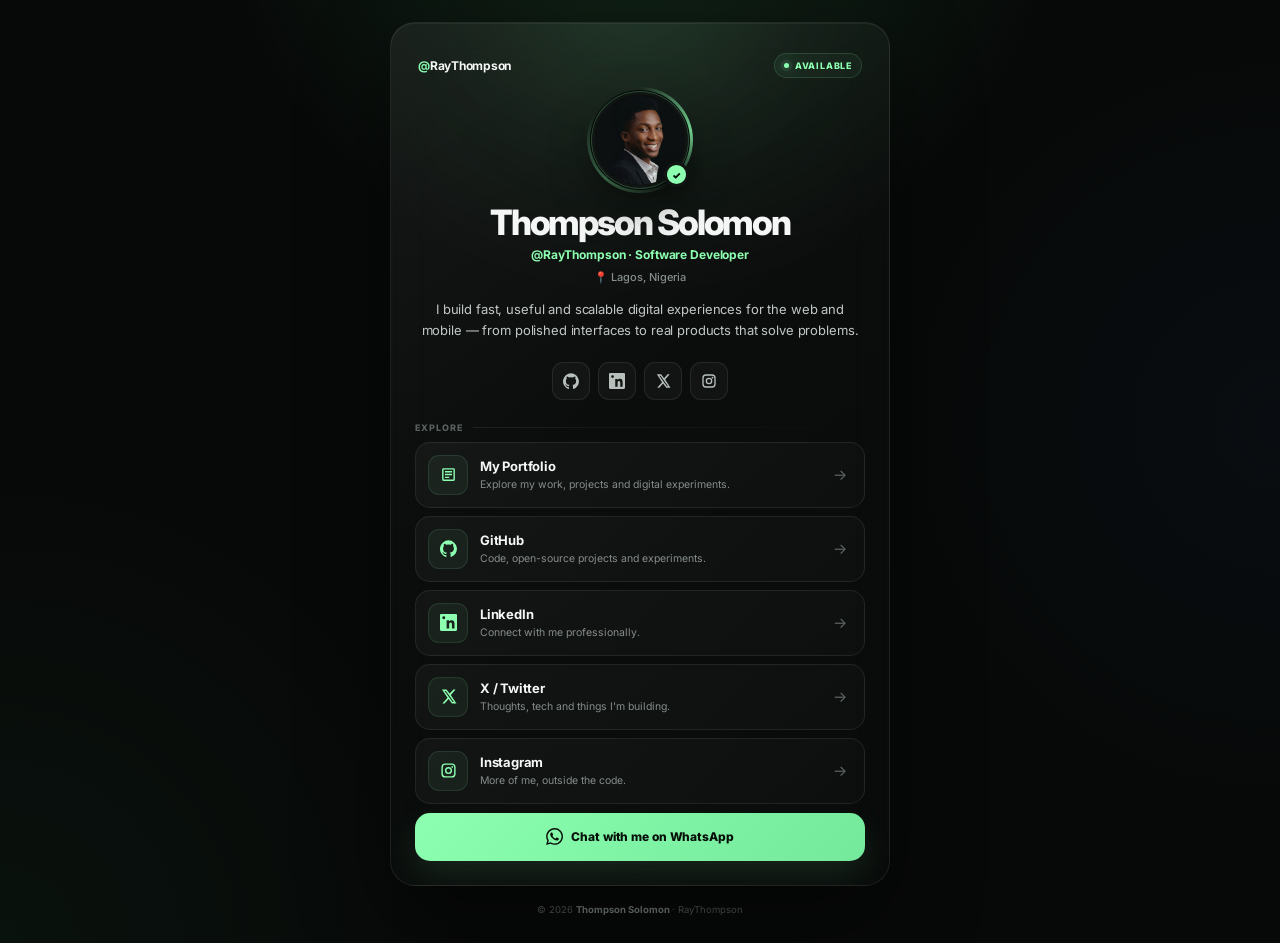
==== commit 7407c55b: "updates on styles" ====
--- a/index.html
+++ b/index.html
@@ -1,941 +1,782 @@
-
 <!DOCTYPE html>
 <html lang="en">
+
 <head>
-    <meta charset="UTF-8">
-    <meta name="viewport" content="width=device-width, initial-scale=1.0">
-
-    <link rel="icon"
-        type="image/png"
-        sizes="32x32"
-        href="https://firebasestorage.googleapis.com/v0/b/dcgupdated.appspot.com/o/files%2FmyImg.png?alt=media&token=afb3b3ec-2c69-434d-be84-ad9f3a23e57f">
-
-    <link rel="preconnect" href="https://fonts.googleapis.com">
-    <link rel="preconnect" href="https://fonts.gstatic.com" crossorigin>
-
-    <link
-        href="https://fonts.googleapis.com/css2?family=Inter:wght@400;500;600;700;800&display=swap"
-        rel="stylesheet">
-
-    <title>Thompson Solomon — Developer</title>
-
-    <style>
-
-        :root {
-            --bg: #07090a;
-            --card: rgba(18, 21, 22, 0.82);
-            --card-hover: rgba(28, 32, 33, 0.95);
-            --border: rgba(255, 255, 255, 0.08);
-
-            --green: #c8ea80;
-            --green-dark: #8fb94c;
-
-            --white: #ffffff;
-            --muted: #92989a;
-
-            --radius: 18px;
-        }
-
-        * {
-            margin: 0;
-            padding: 0;
-            box-sizing: border-box;
-        }
-
-        html {
-            scroll-behavior: smooth;
-        }
-
-        body {
-            font-family: "Inter", sans-serif;
-            background: var(--bg);
-            color: var(--white);
-            min-height: 100vh;
-        }
-
-        /* =========================
-           BACKGROUND
-        ========================== */
-
-        body::before {
-            content: "";
-            position: fixed;
-            inset: 0;
-            z-index: -2;
-
-            background:
-                radial-gradient(
-                    circle at 20% 10%,
-                    rgba(200, 234, 128, 0.08),
-                    transparent 30%
-                ),
-                radial-gradient(
-                    circle at 80% 80%,
-                    rgba(75, 150, 100, 0.08),
-                    transparent 30%
-                ),
-                #07090a;
-        }
-
-        body::after {
-            content: "";
-            position: fixed;
-            inset: 0;
-            z-index: -1;
-            pointer-events: none;
-
-            background-image:
-                linear-gradient(
-                    rgba(255,255,255,0.018) 1px,
-                    transparent 1px
-                ),
-                linear-gradient(
-                    90deg,
-                    rgba(255,255,255,0.018) 1px,
-                    transparent 1px
-                );
-
-            background-size: 45px 45px;
-
-            mask-image: linear-gradient(
-                to bottom,
-                black,
-                transparent 80%
-            );
-        }
-
-        /* =========================
-           MAIN
-        ========================== */
-
-        .container {
-            min-height: 100vh;
-
-            display: flex;
-            justify-content: center;
-            align-items: center;
-
-            padding: 40px 20px;
-        }
-
-        .wrapper {
-            width: 100%;
-            max-width: 520px;
-
-            padding: 28px;
-
-            background: var(--card);
-
-            border: 1px solid var(--border);
-
-            border-radius: 28px;
-
-            backdrop-filter: blur(22px);
-            -webkit-backdrop-filter: blur(22px);
-
-            box-shadow:
-                0 30px 80px rgba(0,0,0,0.45),
-                inset 0 1px 0 rgba(255,255,255,0.04);
-
-            animation: containerIn 0.8s ease forwards;
-        }
-
-        @keyframes containerIn {
-
-            from {
-                opacity: 0;
-                transform: translateY(25px);
-            }
-
-            to {
-                opacity: 1;
-                transform: translateY(0);
-            }
-        }
-
-        /* =========================
-           TOP BAR
-        ========================== */
-
-        .top-bar {
-            display: flex;
-            justify-content: space-between;
-            align-items: center;
-
-            margin-bottom: 28px;
-        }
-
-        .brand {
-            font-size: 13px;
-            font-weight: 700;
-            letter-spacing: 0.5px;
-
-            color: var(--muted);
-        }
-
-        .status {
-            display: flex;
-            align-items: center;
-            gap: 8px;
-
-            padding: 7px 11px;
-
-            border-radius: 100px;
-
-            background: rgba(200, 234, 128, 0.08);
-
-            border: 1px solid rgba(200, 234, 128, 0.15);
-
-            color: var(--green);
-
-            font-size: 11px;
-            font-weight: 600;
-        }
-
-        .status-dot {
-            width: 7px;
-            height: 7px;
-
-            border-radius: 50%;
-
-            background: var(--green);
-
-            box-shadow: 0 0 12px var(--green);
-
-            animation: pulse 2s infinite;
-        }
-
-        @keyframes pulse {
-
-            0%, 100% {
-                opacity: 1;
-            }
-
-            50% {
-                opacity: 0.4;
-            }
-        }
-
-        /* =========================
-           PROFILE
-        ========================== */
-
-        .profile {
-            text-align: center;
-        }
-
-        .profile-image-wrapper {
-            position: relative;
-
-            width: 110px;
-            height: 110px;
-
-            margin: 0 auto 20px;
-        }
-
-        .profile-image-wrapper::before {
-            content: "";
-
-            position: absolute;
-            inset: -5px;
-
-            border-radius: 50%;
-
-            background: linear-gradient(
-                135deg,
-                var(--green),
-                transparent 60%
-            );
-
-            opacity: 0.8;
-        }
-
-        .profile-image-wrapper::after {
-            content: "";
-
-            position: absolute;
-            inset: 0;
-
-            border-radius: 50%;
-
-            box-shadow:
-                0 0 40px rgba(200,234,128,0.12);
-        }
-
-        .profile-image {
-            position: relative;
-            z-index: 2;
-
-            width: 110px;
-            height: 110px;
-
-            object-fit: cover;
-
-            border-radius: 50%;
-
-            border: 4px solid #101313;
-
-            display: block;
-        }
-
-        .verified {
-            position: absolute;
-
-            z-index: 5;
-
-            right: 1px;
-            bottom: 3px;
-
-            width: 25px;
-            height: 25px;
-
-            display: flex;
-            align-items: center;
-            justify-content: center;
-
-            border-radius: 50%;
-
-            background: var(--green);
-
-            color: #101510;
-
-            border: 4px solid #101313;
-
-            font-size: 11px;
-            font-weight: 900;
-        }
-
-        .name {
-            font-size: clamp(25px, 6vw, 32px);
-
-            font-weight: 800;
-
-            letter-spacing: -1.2px;
-
-            margin-bottom: 8px;
-        }
-
-        .location {
-            color: var(--green);
-
-            font-size: 13px;
-
-            font-weight: 600;
-
-            margin-bottom: 15px;
-        }
-
-        .description {
-            max-width: 390px;
-
-            margin: auto;
-
-            color: #aeb3b4;
-
-            font-size: 14px;
-
-            line-height: 1.7;
-        }
-
-        /* =========================
-           SOCIALS
-        ========================== */
-
-        .socials {
-            display: flex;
-            justify-content: center;
-            align-items: center;
-
-            gap: 10px;
-
-            margin: 24px 0 28px;
-        }
-
-        .social {
-            width: 42px;
-            height: 42px;
-
-            display: flex;
-            justify-content: center;
-            align-items: center;
-
-            border-radius: 12px;
-
-            background: rgba(255,255,255,0.04);
-
-            border: 1px solid var(--border);
-
-            color: white;
-
-            text-decoration: none;
-
-            transition:
-                transform 0.25s ease,
-                background 0.25s ease,
-                border-color 0.25s ease;
-        }
-
-        .social svg {
-            width: 19px;
-            height: 19px;
-
-            fill: currentColor;
-        }
-
-        .social:hover {
-            transform: translateY(-4px);
-
-            background: rgba(200,234,128,0.1);
-
-            border-color: rgba(200,234,128,0.3);
-
-            color: var(--green);
-        }
-
-        /* =========================
+
+  <meta charset="UTF-8">
+
+  <!-- =========================================================
+       PRIMARY SEO
+  ========================================================== -->
+
+  <title>Thompson Solomon (@RayThompson) | Software Developer</title>
+
+  <meta
+    name="description"
+    content="Thompson Solomon, also known as RayThompson, is a software developer from Lagos, Nigeria building fast, useful and scalable digital experiences for web and mobile."
+  >
+
+  <meta
+    name="author"
+    content="Thompson Solomon"
+  >
+
+  <meta
+    name="robots"
+    content="index, follow, max-image-preview:large, max-snippet:-1, max-video-preview:-1"
+  >
+
+  <meta
+    name="googlebot"
+    content="index, follow, max-image-preview:large, max-snippet:-1, max-video-preview:-1"
+  >
+
+  <meta
+    name="google"
+    content="notranslate"
+  >
+
+  <meta
+    name="theme-color"
+    content="#070908"
+  >
+
+  <meta
+    name="color-scheme"
+    content="dark"
+  >
+
+  <meta
+    name="viewport"
+    content="width=device-width, initial-scale=1.0"
+  >
+
+  <!-- =========================================================
+       CANONICAL
+       CHANGE YOUR-DOMAIN TO YOUR REAL DOMAIN
+  ========================================================== -->
+
+  <link
+    rel="canonical"
+    href="https://meet-raymond.vercel.app/"
+  >
+
+  <!-- =========================================================
+       FAVICON
+  ========================================================== -->
+
+  <link
+    rel="icon"
+    type="image/png"
+    sizes="32x32"
+    href="./image.png"
+  >
+
+  <link
+    rel="apple-touch-icon"
+    href="./image.png"
+  >
+
+  <!-- =========================================================
+       PERFORMANCE
+  ========================================================== -->
+
+  <link
+    rel="preconnect"
+    href="https://fonts.googleapis.com"
+  >
+
+  <link
+    rel="preconnect"
+    href="https://fonts.gstatic.com"
+    crossorigin
+  >
+
+  <link
+    rel="preload"
+    as="image"
+    href="./image.png"
+    fetchpriority="high"
+  >
+
+  <link
+    href="https://fonts.googleapis.com/css2?family=Inter:wght@400;500;600;700;800&display=swap"
+    rel="stylesheet"
+  >
+
+  <!-- =========================================================
+       OPEN GRAPH
+  ========================================================== -->
+
+  <meta
+    property="og:type"
+    content="profile"
+  >
+
+  <meta
+    property="og:title"
+    content="Thompson Solomon (@RayThompson) | Software Developer"
+  >
+
+  <meta
+    property="og:description"
+    content="Software developer from Lagos, Nigeria building fast, useful and scalable digital experiences for web and mobile."
+  >
+
+  <meta
+    property="og:url"
+    content="https://meet-raymond.vercel.app/"
+  >
+
+  <meta
+    property="og:site_name"
+    content="Thompson Solomon"
+  >
+
+  <meta
+    property="og:image"
+    content="https://meet-raymond.vercel.app/image.png"
+  >
+
+  <meta
+    property="og:image:alt"
+    content="Thompson Solomon — Software Developer"
+  >
+
+  <meta
+    property="og:image:type"
+    content="image/png"
+  >
+
+  <meta
+    property="profile:first_name"
+    content="Thompson"
+  >
+
+  <meta
+    property="profile:last_name"
+    content="Solomon"
+  >
+
+  <!-- =========================================================
+       X / TWITTER
+  ========================================================== -->
+
+  <meta
+    name="twitter:card"
+    content="summary_large_image"
+  >
+
+  <meta
+    name="twitter:title"
+    content="Thompson Solomon (@RayThompson) | Software Developer"
+  >
+
+  <meta
+    name="twitter:description"
+    content="Software developer building fast, useful and scalable digital experiences for web and mobile."
+  >
+
+  <meta
+    name="twitter:image"
+    content="https://meet-raymond.vercel.app/image.png"
+  >
+
+  <meta
+    name="twitter:image:alt"
+    content="Thompson Solomon — Software Developer"
+  >
+
+  <meta
+    name="twitter:creator"
+    content="@ThompsonSo86878"
+  >
+
+  <!-- =========================================================
+       JSON-LD — PERSON
+  ========================================================== -->
+
+  <script type="application/ld+json">
+  {
+    "@context": "https://schema.org",
+    "@type": "Person",
+    "@id": "https://meet-raymond.vercel.app/#person",
+    "name": "Thompson Solomon",
+    "givenName": "Thompson",
+    "familyName": "Solomon",
+    "alternateName": [
+      "RayThompson",
+      "Ray Thompson"
+    ],
+    "url": "https://meet-raymond.vercel.app/",
+    "image": "https://meet-raymond.vercel.app/image.png",
+    "jobTitle": "Software Developer",
+    "description": "Thompson Solomon, also known as RayThompson, is a software developer from Lagos, Nigeria building fast, useful and scalable digital experiences for web and mobile.",
+    "address": {
+      "@type": "PostalAddress",
+      "addressLocality": "Lagos",
+      "addressCountry": "NG"
+    },
+    "sameAs": [
+      "https://github.com/thompsonsolomon",
+      "https://www.linkedin.com/in/thompson-solomon-87283a232",
+      "https://x.com/ThompsonSo86878",
+      "https://www.instagram.com/thompsonsolomon87",
+      "https://thompsonsolomonportfolio.netlify.app/"
+    ],
+    "knowsAbout": [
+      "Software Development",
+      "Web Development",
+      "Frontend Development",
+      "Mobile Development",
+      "JavaScript",
+      "React",
+      "Shopify",
+      "Web Performance",
+      "UI Development"
+    ]
+  }
+  </script>
+
+  <!-- =========================================================
+       JSON-LD — PROFILE PAGE
+  ========================================================== -->
+
+  <script type="application/ld+json">
+  {
+    "@context": "https://schema.org",
+    "@type": "ProfilePage",
+    "@id": "https://meet-raymond.vercel.app/#profile",
+    "url": "https://meet-raymond.vercel.app/",
+    "name": "Thompson Solomon | RayThompson",
+    "description": "Official profile of Thompson Solomon, also known as RayThompson, a software developer from Lagos, Nigeria.",
+    "mainEntity": {
+      "@id": "https://meet-raymond.vercel.app/#person"
+    }
+  }
+  </script>
+
+  <!-- =========================================================
+       JSON-LD — WEBSITE
+  ========================================================== -->
+
+  <script type="application/ld+json">
+  {
+    "@context": "https://schema.org",
+    "@type": "WebSite",
+    "@id": "https://meet-raymond.vercel.app/#website",
+    "url": "https://meet-raymond.vercel.app/",
+    "name": "Thompson Solomon",
+    "alternateName": "RayThompson",
+    "description": "Official website of Thompson Solomon, also known as RayThompson.",
+    "publisher": {
+      "@id": "https://meet-raymond.vercel.app/#person"
+    }
+  }
+  </script>
+
+
+  <!-- =========================================================
+       STYLES
+  ========================================================== -->
+
+<link rel="stylesheet" href="styles.css">
+
+</head>
+
+
+<body>
+
+  <main class="page">
+
+
+    <!-- =======================================================
+         TOP BAR
+    ======================================================== -->
+
+  
+
+
+    <!-- =======================================================
+         PROFILE CARD
+    ======================================================== -->
+
+    <article class="profile-card">
+
+
+      <!-- =====================================================
+           PROFILE HEADER
+      ====================================================== -->
+
+      <header class="profile">
+  <div class="topbar">
+
+      <div class="handle">
+
+        <span>@</span>RayThompson
+
+      </div>
+
+      <div
+        class="status"
+        aria-label="Currently available"
+      >
+
+        <span
+          class="status-dot"
+          aria-hidden="true"
+        ></span>
+
+        Available
+
+      </div>
+
+    </div>
+
+        <div class="avatar-wrapper">
+
+          <img
+            class="avatar"
+            src="./image.png"
+            alt="Thompson Solomon, also known as RayThompson"
+            width="96"
+            height="96"
+            fetchpriority="high"
+            decoding="async"
+          >
+
+          <span
+            class="verified"
+            aria-label="Verified profile"
+            title="Verified profile"
+          >
+            ✓
+          </span>
+
+        </div>
+
+
+        <h1 class="name">
+          Thompson Solomon
+        </h1>
+
+
+        <p class="alias">
+          @RayThompson · Software Developer
+        </p>
+
+
+        <p class="location">
+          📍 Lagos, Nigeria
+        </p>
+
+
+        <p class="bio">
+          I build fast, useful and scalable digital experiences
+          for the web and mobile — from polished interfaces
+          to real products that solve problems.
+        </p>
+
+
+      </header>
+
+
+      <!-- =====================================================
+           SOCIAL LINKS
+      ====================================================== -->
+
+      <nav
+        class="socials"
+        aria-label="Social media profiles"
+      >
+
+
+        <!-- GITHUB -->
+
+        <a
+          class="social"
+          href="https://github.com/thompsonsolomon"
+          target="_blank"
+          rel="noopener noreferrer"
+          aria-label="Visit Thompson Solomon on GitHub"
+        >
+
+          <svg
+            viewBox="0 0 24 24"
+            aria-hidden="true"
+          >
+
+            <path d="M12 .5a12 12 0 0 0-3.79 23.39c.6.11.82-.26.82-.58v-2.04c-3.34.73-4.04-1.61-4.04-1.61-.55-1.39-1.34-1.76-1.34-1.76-1.09-.75.08-.74.08-.74 1.2.09 1.83 1.23 1.83 1.23 1.07 1.83 2.81 1.3 3.49.99.11-.77.42-1.3.76-1.6-2.67-.3-5.47-1.34-5.47-5.95 0-1.31.47-2.38 1.23-3.22-.12-.3-.53-1.52.12-3.17 0 0 1-.32 3.3 1.23a11.4 11.4 0 0 1 6-.01c2.3-1.55 3.3-1.23 3.3-1.23.65 1.65.24 2.87.12 3.17.77.84 1.23 1.91 1.23 3.22 0 4.62-2.81 5.64-5.49 5.94.43.37.81 1.1.81 2.22v3.29c0 .32.22.69.83.57A12 12 0 0 0 12 .5Z"/>
+
+          </svg>
+
+        </a>
+
+
+        <!-- LINKEDIN -->
+
+        <a
+          class="social"
+          href="https://www.linkedin.com/in/thompson-solomon-87283a232"
+          target="_blank"
+          rel="noopener noreferrer"
+          aria-label="Visit Thompson Solomon on LinkedIn"
+        >
+
+          <svg
+            viewBox="0 0 24 24"
+            aria-hidden="true"
+          >
+
+            <path d="M20.45 20.45h-3.56v-5.58c0-1.33-.03-3.04-1.85-3.04-1.85 0-2.13 1.44-2.13 2.94v5.68H9.35V8.99h3.42v1.56h.05c.48-.9 1.64-1.85 3.37-1.85 3.6 0 4.26 2.37 4.26 5.46v6.29ZM5.34 7.43a2.07 2.07 0 1 1 0-4.14 2.07 2.07 0 0 1 0 4.14ZM3.56 20.45h3.57V8.99H3.56v11.46ZM22.23 0H1.77C.79 0 0 .77 0 1.72v20.56C0 23.23.79 24 1.77 24h20.46c.98 0 1.77-.77 1.77-1.72V1.72C24 .77 23.21 0 22.23 0Z"/>
+
+          </svg>
+
+        </a>
+
+
+        <!-- X -->
+
+        <a
+          class="social"
+          href="https://x.com/ThompsonSo86878"
+          target="_blank"
+          rel="noopener noreferrer"
+          aria-label="Visit Thompson Solomon on X"
+        >
+
+          <svg
+            viewBox="0 0 24 24"
+            aria-hidden="true"
+          >
+
+            <path d="M18.9 2H22l-6.77 7.74L23.2 22h-6.24l-4.89-6.39L6.48 22H3.36l7.24-8.28L2.8 2h6.4l4.42 5.84L18.9 2Zm-1.1 17.75h1.73L8.28 4.12H6.42L17.8 19.75Z"/>
+
+          </svg>
+
+        </a>
+
+
+        <!-- INSTAGRAM -->
+
+        <a
+          class="social"
+          href="https://www.instagram.com/thompsonsolomon87"
+          target="_blank"
+          rel="noopener noreferrer"
+          aria-label="Visit Thompson Solomon on Instagram"
+        >
+
+          <svg
+            viewBox="0 0 24 24"
+            aria-hidden="true"
+          >
+
+            <path d="M7.5 2h9A5.5 5.5 0 0 1 22 7.5v9a5.5 5.5 0 0 1-5.5 5.5h-9A5.5 5.5 0 0 1 2 16.5v-9A5.5 5.5 0 0 1 7.5 2Zm0 2A3.5 3.5 0 0 0 4 7.5v9A3.5 3.5 0 0 0 7.5 20h9a3.5 3.5 0 0 0 3.5-3.5v-9A3.5 3.5 0 0 0 16.5 4h-9ZM12 7a5 5 0 1 1 0 10 5 5 0 0 1 0-10Zm0 2a3 3 0 1 0 0 6 3 3 0 0 0 0-6Zm5.25-3.25a1.25 1.25 0 1 1 0 2.5 1.25 1.25 0 0 1 0-2.5Z"/>
+
+          </svg>
+
+        </a>
+
+      </nav>
+
+
+      <!-- =====================================================
            LINKS
-        ========================== */
-
-        .links {
-            display: flex;
-
-            flex-direction: column;
-
-            gap: 12px;
-        }
-
-        .link {
-            position: relative;
-
-            display: flex;
-
-            align-items: center;
-
-            width: 100%;
-
-            padding: 17px 18px;
-
-            border-radius: 14px;
-
-            background: rgba(255,255,255,0.045);
-
-            border: 1px solid var(--border);
-
-            color: white;
-
-            text-decoration: none;
-
-            transition:
-                transform 0.25s ease,
-                background 0.25s ease,
-                border-color 0.25s ease,
-                box-shadow 0.25s ease;
-        }
-
-        .link:hover {
-            transform: translateY(-3px);
-
-            background: rgba(200,234,128,0.08);
-
-            border-color: rgba(200,234,128,0.25);
-
-            box-shadow:
-                0 12px 30px rgba(0,0,0,0.25);
-        }
-
-        .link-icon {
-            width: 42px;
-            height: 42px;
-
-            flex-shrink: 0;
-
-            display: flex;
-            align-items: center;
-            justify-content: center;
-
-            border-radius: 11px;
-
-            background: rgba(255,255,255,0.07);
-
-            margin-right: 14px;
-        }
-
-        .link-icon svg {
-            width: 20px;
-            height: 20px;
-
-            fill: white;
-        }
-
-        .link-content {
-            flex: 1;
-
-            text-align: left;
-        }
-
-        .link-title {
-            display: block;
-
-            font-size: 14px;
-
-            font-weight: 700;
-
-            margin-bottom: 3px;
-        }
-
-        .link-description {
-            display: block;
-
-            font-size: 11px;
-
-            color: var(--muted);
-        }
-
-        .arrow {
-            color: #73797b;
-
-            font-size: 18px;
-
-            transition:
-                transform 0.25s ease,
-                color 0.25s ease;
-        }
-
-        .link:hover .arrow {
-            transform: translateX(4px);
-
-            color: var(--green);
-        }
-
-        /* =========================
-           WHATSAPP CTA
-        ========================== */
-
-        .contact {
-            margin-top: 14px;
-
-            display: flex;
-
-            align-items: center;
-
-            justify-content: center;
-
-            gap: 8px;
-
-            padding: 15px;
-
-            border-radius: 14px;
-
-            background: var(--green);
-
-            color: #0a0d09;
-
-            text-decoration: none;
-
-            font-size: 13px;
-
-            font-weight: 800;
-
-            transition:
-                transform 0.25s ease,
-                box-shadow 0.25s ease;
-        }
-
-        .contact:hover {
-            transform: translateY(-3px);
-
-            box-shadow:
-                0 12px 35px rgba(200,234,128,0.18);
-        }
-
-        .contact svg {
-            width: 18px;
-            height: 18px;
-
-            fill: currentColor;
-        }
-
-        /* =========================
-           FOOTER
-        ========================== */
-
-        .footer {
-            text-align: center;
-
-            margin-top: 25px;
-
-            padding-top: 20px;
-
-            border-top: 1px solid var(--border);
-
-            color: #626869;
-
-            font-size: 10px;
-
-            line-height: 1.6;
-        }
-
-        .footer strong {
-            color: #8b9192;
-        }
-
-        /* =========================
-           MOBILE
-        ========================== */
-
-        @media (max-width: 500px) {
-
-            .container {
-                padding: 18px 12px;
-                align-items: flex-start;
-            }
-
-            .wrapper {
-                padding: 22px 16px;
-
-                margin-top: 10px;
-
-                border-radius: 22px;
-            }
-
-            .top-bar {
-                margin-bottom: 25px;
-            }
-
-            .profile-image-wrapper,
-            .profile-image {
-                width: 96px;
-                height: 96px;
-            }
-
-            .name {
-                font-size: 26px;
-            }
-
-            .description {
-                font-size: 13px;
-            }
-
-            .link {
-                padding: 14px;
-            }
-
-            .link-icon {
-                width: 38px;
-                height: 38px;
-            }
-
-        }
-
-    </style>
-</head>
-
-<body>
-
-<div class="container">
-
-    <main class="wrapper">
-
-        <!-- TOP -->
-
-        <div class="top-bar">
-
-            <span class="brand">
-                @RayThompson
-            </span>
-
-            <span class="status">
-                <span class="status-dot"></span>
-                Available
-            </span>
-
-        </div>
-
-
-        <!-- PROFILE -->
-
-        <section class="profile">
-
-            <div class="profile-image-wrapper">
-
-                <img
-                    class="profile-image"
-                    src="./image.png"
-                    alt="Thompson Solomon"
-                >
-
-                <span class="verified">
-                    ✓
-                </span>
-
-            </div>
-
-
-            <h1 class="name">
-                Thompson Solomon
-            </h1>
-
-
-            <p class="location">
-                Lagos, Nigeria
-            </p>
-
-
-            <p class="description">
-                Software developer building fast, useful and
-                scalable digital experiences for the web and mobile.
-            </p>
-
-        </section>
-
-
-        <!-- SOCIALS -->
-
-        <div class="socials">
-
-            <!-- Github -->
-
-            <a
-                class="social"
-                href="https://github.com/thompsonsolomon"
-                target="_blank"
-                aria-label="GitHub"
+      ====================================================== -->
+
+      <div class="section-label">
+        Explore
+      </div>
+
+
+      <div class="links">
+
+
+        <!-- PORTFOLIO -->
+
+        <a
+          class="link-card"
+          href="https://thompsonsolomonportfolio.netlify.app/"
+          target="_blank"
+          rel="noopener noreferrer"
+          aria-label="Visit Thompson Solomon's portfolio"
+        >
+
+          <div class="link-icon">
+
+            <svg
+              viewBox="0 0 24 24"
+              aria-hidden="true"
             >
 
-                <svg viewBox="0 0 24 24">
-                    <path d="M12 2A10 10 0 0 0 2 12c0 4.42 2.87 8.17 6.84 9.5.5.09.66-.22.66-.48v-1.69c-2.78.61-3.37-1.34-3.37-1.34-.45-1.16-1.11-1.47-1.11-1.47-.91-.62.07-.61.07-.61 1 .07 1.53 1.03 1.53 1.03.9 1.53 2.34 1.09 2.91.83.09-.65.35-1.09.63-1.34-2.22-.25-4.56-1.11-4.56-4.94 0-1.09.39-1.98 1.03-2.68-.1-.25-.45-1.27.1-2.65 0 0 .84-.27 2.75 1.03A9.56 9.56 0 0 1 12 6.84c.85 0 1.71.11 2.5.33 1.91-1.3 2.75-1.03 2.75-1.03.55 1.38.2 2.4.1 2.65.64.7 1.03 1.59 1.03 2.68 0 3.84-2.34 4.68-4.57 4.93.36.31.68.92.68 1.85V21c0 .27.18.58.67.48A10.01 10.01 0 0 0 22 12 10 10 0 0 0 12 2Z"/>
-                </svg>
-
-            </a>
-
-
-            <!-- LinkedIn -->
-
-            <a
-                class="social"
-                href="https://www.linkedin.com/in/thompson-solomon-87283a232"
-                target="_blank"
-                aria-label="LinkedIn"
+              <path d="M19 3H5a2 2 0 0 0-2 2v14a2 2 0 0 0 2 2h14a2 2 0 0 0 2-2V5a2 2 0 0 0-2-2Zm0 16H5V5h14v14ZM7 7h10v2H7V7Zm0 4h10v2H7v-2Zm0 4h6v2H7v-2Z"/>
+
+            </svg>
+
+          </div>
+
+
+          <div class="link-content">
+
+            <div class="link-title">
+              My Portfolio
+            </div>
+
+            <div class="link-description">
+              Explore my work, projects and digital experiments.
+            </div>
+
+          </div>
+
+
+          <div class="arrow" aria-hidden="true">
+            →
+          </div>
+
+        </a>
+
+
+        <!-- GITHUB -->
+
+        <a
+          class="link-card"
+          href="https://github.com/thompsonsolomon"
+          target="_blank"
+          rel="noopener noreferrer"
+          aria-label="Visit Thompson Solomon's GitHub"
+        >
+
+          <div class="link-icon">
+
+            <svg
+              viewBox="0 0 24 24"
+              aria-hidden="true"
             >
 
-                <svg viewBox="0 0 24 24">
-                    <path d="M19 3A2 2 0 0 1 21 5V19A2 2 0 0 1 19 21H5A2 2 0 0 1 3 19V5A2 2 0 0 1 5 3H19M8 18V10H5.5V18H8M6.75 8.87A1.5 1.5 0 1 0 6.75 5.87A1.5 1.5 0 0 0 6.75 8.87M18.5 18V13.5C18.5 11.02 17.16 9.57 15.14 9.57C14.17 9.57 13.51 10.1 13.22 10.59V10H10.72V18H13.22V13.8C13.22 12.69 13.43 11.82 14.79 11.82C16.13 11.82 16.15 12.88 16.15 13.87V18H18.5Z"/>
-                </svg>
-
-            </a>
-
-
-            <!-- X -->
-
-            <a
-                class="social"
-                href="https://x.com/ThompsonSo86878"
-                target="_blank"
-                aria-label="X"
+              <path d="M12 .5a12 12 0 0 0-3.79 23.39c.6.11.82-.26.82-.58v-2.04c-3.34.73-4.04-1.61-4.04-1.61-.55-1.39-1.34-1.76-1.34-1.76-1.09-.75.08-.74.08-.74 1.2.09 1.83 1.23 1.83 1.23 1.07 1.83 2.81 1.3 3.49.99.11-.77.42-1.3.76-1.6-2.67-.3-5.47-1.34-5.47-5.95 0-1.31.47-2.38 1.23-3.22-.12-.3-.53-1.52.12-3.17 0 0 1-.32 3.3 1.23a11.4 11.4 0 0 1 6-.01c2.3-1.55 3.3-1.23 3.3-1.23.65 1.65.24 2.87.12 3.17.77.84 1.23 1.91 1.23 3.22 0 4.62-2.81 5.64-5.49 5.94.43.37.81 1.1.81 2.22v3.29c0 .32.22.69.83.57A12 12 0 0 0 12 .5Z"/>
+
+            </svg>
+
+          </div>
+
+
+          <div class="link-content">
+
+            <div class="link-title">
+              GitHub
+            </div>
+
+            <div class="link-description">
+              Code, open-source projects and experiments.
+            </div>
+
+          </div>
+
+
+          <div class="arrow" aria-hidden="true">
+            →
+          </div>
+
+        </a>
+
+
+        <!-- LINKEDIN -->
+
+        <a
+          class="link-card"
+          href="https://www.linkedin.com/in/thompson-solomon-87283a232"
+          target="_blank"
+          rel="noopener noreferrer"
+          aria-label="Visit Thompson Solomon's LinkedIn"
+        >
+
+          <div class="link-icon">
+
+            <svg
+              viewBox="0 0 24 24"
+              aria-hidden="true"
             >
 
-                <svg viewBox="0 0 24 24">
-                    <path d="M18.244 2.25h3.308l-7.227 8.26 8.502 11.24H16.17l-5.214-6.817-5.963 6.817H1.684l7.73-8.835L1.254 2.25H8.08l4.713 6.231 5.45-6.231Zm-1.161 17.52h1.833L7.084 4.126H5.117L17.083 19.77Z"/>
-                </svg>
-
-            </a>
-
-
-            <!-- Instagram -->
-
-            <a
-                class="social"
-                href="https://www.instagram.com/thompsonsolomon87"
-                target="_blank"
-                aria-label="Instagram"
+              <path d="M20.45 20.45h-3.56v-5.58c0-1.33-.03-3.04-1.85-3.04-1.85 0-2.13 1.44-2.13 2.94v5.68H9.35V8.99h3.42v1.56h.05c.48-.9 1.64-1.85 3.37-1.85 3.6 0 4.26 2.37 4.26 5.46v6.29ZM5.34 7.43a2.07 2.07 0 1 1 0-4.14 2.07 2.07 0 0 1 0 4.14ZM3.56 20.45h3.57V8.99H3.56v11.46ZM22.23 0H1.77C.79 0 0 .77 0 1.72v20.56C0 23.23.79 24 1.77 24h20.46c.98 0 1.77-.77 1.77-1.72V1.72C24 .77 23.21 0 22.23 0Z"/>
+
+            </svg>
+
+          </div>
+
+
+          <div class="link-content">
+
+            <div class="link-title">
+              LinkedIn
+            </div>
+
+            <div class="link-description">
+              Connect with me professionally.
+            </div>
+
+          </div>
+
+
+          <div class="arrow" aria-hidden="true">
+            →
+          </div>
+
+        </a>
+
+
+        <!-- X -->
+
+        <a
+          class="link-card"
+          href="https://x.com/ThompsonSo86878"
+          target="_blank"
+          rel="noopener noreferrer"
+          aria-label="Visit Thompson Solomon on X"
+        >
+
+          <div class="link-icon">
+
+            <svg
+              viewBox="0 0 24 24"
+              aria-hidden="true"
             >
 
-                <svg viewBox="0 0 24 24">
-                    <path d="M7.8 2h8.4A5.8 5.8 0 0 1 22 7.8v8.4a5.8 5.8 0 0 1-5.8 5.8H7.8A5.8 5.8 0 0 1 2 16.2V7.8A5.8 5.8 0 0 1 7.8 2Zm-.2 2A3.6 3.6 0 0 0 4 7.6v8.8A3.6 3.6 0 0 0 7.6 20h8.8a3.6 3.6 0 0 0 3.6-3.6V7.6A3.6 3.6 0 0 0 16.4 4H7.6ZM17.25 5.5a1.25 1.25 0 1 1 0 2.5 1.25 1.25 0 0 1 0-2.5ZM12 7a5 5 0 1 1 0 10 5 5 0 0 1 0-10Zm0 2a3 3 0 1 0 0 6 3 3 0 0 0 0-6Z"/>
-                </svg>
-
-            </a>
-
-        </div>
-
-
-        <!-- LINKS -->
-
-        <div class="links">
-
-
-            <!-- Github -->
-
-            <a
-                class="link"
-                href="https://github.com/thompsonsolomon"
-                target="_blank"
+              <path d="M18.9 2H22l-6.77 7.74L23.2 22h-6.24l-4.89-6.39L6.48 22H3.36l7.24-8.28L2.8 2h6.4l4.42 5.84L18.9 2Zm-1.1 17.75h1.73L8.28 4.12H6.42L17.8 19.75Z"/>
+
+            </svg>
+
+          </div>
+
+
+          <div class="link-content">
+
+            <div class="link-title">
+              X / Twitter
+            </div>
+
+            <div class="link-description">
+              Thoughts, tech and things I'm building.
+            </div>
+
+          </div>
+
+
+          <div class="arrow" aria-hidden="true">
+            →
+          </div>
+
+        </a>
+
+
+        <!-- INSTAGRAM -->
+
+        <a
+          class="link-card"
+          href="https://www.instagram.com/thompsonsolomon87"
+          target="_blank"
+          rel="noopener noreferrer"
+          aria-label="Visit Thompson Solomon's Instagram"
+        >
+
+          <div class="link-icon">
+
+            <svg
+              viewBox="0 0 24 24"
+              aria-hidden="true"
             >
 
-                <div class="link-icon">
-
-                    <svg viewBox="0 0 24 24">
-                        <path d="M12 2A10 10 0 0 0 2 12c0 4.42 2.87 8.17 6.84 9.5.5.09.66-.22.66-.48v-1.69c-2.78.61-3.37-1.34-3.37-1.34-.45-1.16-1.11-1.47-1.11-1.47-.91-.62.07-.61.07-.61 1 .07 1.53 1.03 1.53 1.03.9 1.53 2.34 1.09 2.91.83.09-.65.35-1.09.63-1.34-2.22-.25-4.56-1.11-4.56-4.94 0-1.09.39-1.98 1.03-2.68-.1-.25-.45-1.27.1-2.65 0 0 .84-.27 2.75 1.03A9.56 9.56 0 0 1 12 6.84c.85 0 1.71.11 2.5.33 1.91-1.3 2.75-1.03 2.75-1.03.55 1.38.2 2.4.1 2.65.64.7 1.03 1.59 1.03 2.68 0 3.84-2.34 4.68-4.57 4.93.36.31.68.92.68 1.85V21c0 .27.18.58.67.48A10.01 10.01 0 0 0 22 12 10 10 0 0 0 12 2Z"/>
-                    </svg>
-
-                </div>
-
-                <div class="link-content">
-
-                    <span class="link-title">
-                        GitHub
-                    </span>
-
-                    <span class="link-description">
-                        Explore my code and projects
-                    </span>
-
-                </div>
-
-                <span class="arrow">
-                    →
-                </span>
-
-            </a>
-
-
-            <!-- Portfolio -->
-
-            <a
-                class="link"
-                href="https://thompsonsolomonportfolio.netlify.app/"
-                target="_blank"
-            >
-
-                <div class="link-icon">
-
-                    <svg viewBox="0 0 24 24">
-                        <path d="M12 2A10 10 0 1 0 12 22A10 10 0 0 0 12 2ZM12 4C13.6 5.4 14.6 7.4 14.9 10H9.1C9.4 7.4 10.4 5.4 12 4ZM4 12C4 11.3 4.1 10.6 4.3 10H7.1C7 10.7 7 11.3 7 12C7 12.7 7 13.3 7.1 14H4.3C4.1 13.4 4 12.7 4 12ZM12 20C10.4 18.6 9.4 16.6 9.1 14H14.9C14.6 16.6 13.6 18.6 12 20ZM16.9 14H19.7C19.9 13.4 20 12.7 20 12C20 11.3 19.9 10.6 19.7 10H16.9C17 10.7 17 11.3 17 12C17 12.7 17 13.3 16.9 14Z"/>
-                    </svg>
-
-                </div>
-
-                <div class="link-content">
-
-                    <span class="link-title">
-                        Portfolio
-                    </span>
-
-                    <span class="link-description">
-                        See what I've been building
-                    </span>
-
-                </div>
-
-                <span class="arrow">
-                    →
-                </span>
-
-            </a>
-
-
-            <!-- LinkedIn -->
-
-            <a
-                class="link"
-                href="https://www.linkedin.com/in/thompson-solomon-87283a232"
-                target="_blank"
-            >
-
-                <div class="link-icon">
-
-                    <svg viewBox="0 0 24 24">
-                        <path d="M19 3A2 2 0 0 1 21 5V19A2 2 0 0 1 19 21H5A2 2 0 0 1 3 19V5A2 2 0 0 1 5 3H19M8 18V10H5.5V18H8M6.75 8.87A1.5 1.5 0 1 0 6.75 5.87A1.5 1.5 0 0 0 6.75 8.87M18.5 18V13.5C18.5 11.02 17.16 9.57 15.14 9.57C14.17 9.57 13.51 10.1 13.22 10.59V10H10.72V18H13.22V13.8C13.22 12.69 13.43 11.82 14.79 11.82C16.13 11.82 16.15 12.88 16.15 13.87V18H18.5Z"/>
-                    </svg>
-
-                </div>
-
-                <div class="link-content">
-
-                    <span class="link-title">
-                        LinkedIn
-                    </span>
-
-                    <span class="link-description">
-                        Connect with me professionally
-                    </span>
-
-                </div>
-
-                <span class="arrow">
-                    →
-                </span>
-
-            </a>
-
-
-            <!-- X -->
-
-            <a
-                class="link"
-                href="https://x.com/ThompsonSo86878"
-                target="_blank"
-            >
-
-                <div class="link-icon">
-
-                    <svg viewBox="0 0 24 24">
-                        <path d="M18.244 2.25h3.308l-7.227 8.26 8.502 11.24H16.17l-5.214-6.817-5.963 6.817H1.684l7.73-8.835L1.254 2.25H8.08l4.713 6.231 5.45-6.231Zm-1.161 17.52h1.833L7.084 4.126H5.117L17.083 19.77Z"/>
-                    </svg>
-
-                </div>
-
-                <div class="link-content">
-
-                    <span class="link-title">
-                        X / Twitter
-                    </span>
-
-                    <span class="link-description">
-                        Follow my thoughts and updates
-                    </span>
-
-                </div>
-
-                <span class="arrow">
-                    →
-                </span>
-
-            </a>
-
-
-        </div>
-
-
-        <!-- WHATSAPP -->
-
-        <a
-            class="contact"
-            href="https://wa.me/2349124919117?text=hello%20solomon%20can%20i%20meet%20you?"
-            target="_blank"
-        >
-
-            <svg viewBox="0 0 24 24">
-                <path d="M12 2A10 10 0 0 0 2 12C2 13.8 2.47 15.5 3.36 17L2 22L7.15 20.65C8.59 21.53 10.27 22 12 22A10 10 0 1 0 12 2ZM12 20C10.5 20 9.05 19.58 7.8 18.8L7.5 18.62L4.45 19.45L5.27 16.47L5.08 16.16C4.37 14.94 4 13.5 4 12C4 7.59 7.59 4 12 4C16.41 4 20 7.59 20 12C20 16.41 16.41 20 12 20ZM16.35 13.92C16.11 13.8 14.93 13.22 14.71 13.14C14.48 13.05 14.31 13.01 14.14 13.25C13.97 13.51 13.48 14.07 13.33 14.24C13.19 14.41 13.04 14.43 12.8 14.31C10.85 13.34 9.57 12.58 8.29 10.39C7.95 9.81 8.63 9.83 9.25 8.59C9.32 8.42 9.29 8.27 9.23 8.15C9.17 8.03 8.67 6.84 8.47 6.35C8.27 5.86 8.06 5.94 7.91 5.93C7.77 5.92 7.61 5.92 7.44 5.92C7.27 5.92 7 5.98 6.77 6.23C6.54 6.48 5.89 7.09 5.89 8.28C5.89 9.47 6.79 10.61 6.92 10.77C7.04 10.93 8.69 13.48 11.22 14.57C12.82 15.26 13.45 15.32 14.26 15.2C14.75 15.13 15.75 14.59 15.96 14C16.17 13.41 16.17 12.91 16.11 12.8C16.05 12.69 15.9 12.63 15.65 12.51Z"/>
+              <path d="M7.5 2h9A5.5 5.5 0 0 1 22 7.5v9a5.5 5.5 0 0 1-5.5 5.5h-9A5.5 5.5 0 0 1 2 16.5v-9A5.5 5.5 0 0 1 7.5 2Zm0 2A3.5 3.5 0 0 0 4 7.5v9A3.5 3.5 0 0 0 7.5 20h9a3.5 3.5 0 0 0 3.5-3.5v-9A3.5 3.5 0 0 0 16.5 4h-9ZM12 7a5 5 0 1 1 0 10 5 5 0 0 1 0-10Zm0 2a3 3 0 1 0 0 6 3 3 0 0 0 0-6Zm5.25-3.25a1.25 1.25 0 1 1 0 2.5 1.25 1.25 0 0 1 0-2.5Z"/>
+
             </svg>
 
-            Chat with me on WhatsApp
-
-        </a>
-
-
-        <!-- FOOTER -->
-
-        <footer class="footer">
-
-            Built with curiosity & code by
-            <strong>RayThompson</strong>
-
-        </footer>
-
-    </main>
-
-</div>
+          </div>
+
+
+          <div class="link-content">
+
+            <div class="link-title">
+              Instagram
+            </div>
+
+            <div class="link-description">
+              More of me, outside the code.
+            </div>
+
+          </div>
+
+
+          <div class="arrow" aria-hidden="true">
+            →
+          </div>
+
+        </a>
+
+      </div>
+
+
+      <!-- =====================================================
+           CONTACT CTA
+      ====================================================== -->
+
+      <a
+        class="whatsapp"
+        href="https://wa.me/2349124919117?text=Hello%20Solomon%2C%20can%20I%20meet%20you%3F"
+        target="_blank"
+        rel="noopener noreferrer"
+        aria-label="Chat with Thompson Solomon on WhatsApp"
+      >
+
+        <svg
+          viewBox="0 0 24 24"
+          aria-hidden="true"
+        >
+
+          <path d="M20.52 3.48A11.85 11.85 0 0 0 12.09 0C5.54 0 .2 5.34.2 11.89c0 2.09.55 4.13 1.6 5.93L.1 24l6.33-1.66a11.88 11.88 0 0 0 5.66 1.44h.01c6.54 0 11.89-5.34 11.89-11.89 0-3.18-1.24-6.16-3.47-8.41ZM12.1 21.75h-.01a9.85 9.85 0 0 1-5.02-1.38l-.36-.21-3.75.98 1-3.65-.23-.38a9.86 9.86 0 1 1 8.37 4.64Zm5.41-7.39c-.3-.15-1.77-.87-2.04-.97-.27-.1-.47-.15-.67.15-.2.3-.77.97-.94 1.17-.17.2-.35.22-.65.07-.3-.15-1.26-.46-2.4-1.46-.89-.79-1.49-1.77-1.66-2.07-.17-.3-.02-.46.13-.61.14-.14.3-.35.45-.52.15-.17.2-.3.3-.5.1-.2.05-.37-.02-.52-.07-.15-.67-1.61-.92-2.2-.24-.58-.49-.5-.67-.51h-.57c-.2 0-.52.07-.79.37-.27.3-1.04 1.02-1.04 2.49s1.07 2.89 1.22 3.09c.15.2 2.1 3.2 5.09 4.49.71.31 1.27.5 1.7.64.71.23 1.36.2 1.87.12.57-.08 1.77-.72 2.02-1.42.25-.7.25-1.3.17-1.42-.07-.12-.27-.2-.57-.35Z"/>
+
+        </svg>
+
+        Chat with me on WhatsApp
+
+      </a>
+
+
+    </article>
+
+
+    <!-- =======================================================
+         FOOTER
+    ======================================================== -->
+
+    <footer>
+
+      ©
+
+      <span id="year"></span>
+
+      <strong>
+        Thompson Solomon
+      </strong>
+
+      · RayThompson
+
+    </footer>
+
+
+  </main>
+
+
+  <!-- =========================================================
+       YEAR
+  ========================================================== -->
+
+  <script>
+
+    document.getElementById("year").textContent =
+      new Date().getFullYear();
+
+  </script>
 
 </body>
+
 </html>
--- a/styles.css
+++ b/styles.css
@@ -0,0 +1,1243 @@
+    :root {
+
+      --background: #070908;
+      --surface: rgba(17, 21, 19, 0.78);
+      --surface-hover: rgba(25, 31, 28, 0.9);
+      --border: rgba(255, 255, 255, 0.08);
+      --border-hover: rgba(142, 255, 176, 0.28);
+      --text: #f5f7f6;
+      --text-soft: #c1c8c4;
+      --muted: #858e89;
+      --muted-dark: #59615d;
+      --green: #8cffb0;
+      --green-soft: rgba(140, 255, 176, 0.08);
+      --green-border: rgba(140, 255, 176, 0.15);
+      --shadow: rgba(0, 0, 0, 0.45);
+
+      --radius-large: 25px;
+      --radius-medium: 15px;
+      --radius-small: 11px;
+
+    }
+
+
+    /* =========================================================
+       RESET
+    ========================================================== */
+
+    *,
+    *::before,
+    *::after {
+
+      box-sizing: border-box;
+      margin: 0;
+      padding: 0;
+
+    }
+
+
+    html {
+
+      scroll-behavior: smooth;
+      background: var(--background);
+
+    }
+
+
+    body {
+
+      min-height: 100vh;
+
+      background:
+
+        radial-gradient(
+          circle at 50% -15%,
+          rgba(94, 255, 145, 0.13),
+          transparent 34%
+        ),
+
+        radial-gradient(
+          circle at 100% 45%,
+          rgba(55, 110, 255, 0.035),
+          transparent 30%
+        ),
+
+        radial-gradient(
+          circle at 0% 100%,
+          rgba(70, 255, 150, 0.035),
+          transparent 30%
+        ),
+
+        var(--background);
+
+      color: var(--text);
+
+      font-family:
+        "Inter",
+        -apple-system,
+        BlinkMacSystemFont,
+        "Segoe UI",
+        sans-serif;
+
+      -webkit-font-smoothing: antialiased;
+
+      text-rendering: optimizeLegibility;
+
+      padding: 22px 16px 20px;
+
+      overflow-x: hidden;
+
+    }
+
+
+    /* =========================================================
+       BACKGROUND GRID
+    ========================================================== */
+
+    body::before {
+
+      content: "";
+
+      position: fixed;
+
+      inset: 0;
+
+      pointer-events: none;
+
+      opacity: 0.15;
+
+      background-image:
+
+        linear-gradient(
+          rgba(255, 255, 255, 0.025) 1px,
+          transparent 1px
+        ),
+
+        linear-gradient(
+          90deg,
+          rgba(255, 255, 255, 0.025) 1px,
+          transparent 1px
+        );
+
+      background-size: 48px 48px;
+
+      mask-image:
+        linear-gradient(
+          to bottom,
+          black 0%,
+          transparent 75%
+        );
+
+      -webkit-mask-image:
+        linear-gradient(
+          to bottom,
+          black 0%,
+          transparent 75%
+        );
+
+    }
+
+
+    /* =========================================================
+       PAGE
+    ========================================================== */
+
+    .page {
+
+      width: 100%;
+
+      max-width: 500px;
+
+      margin: 0 auto;
+
+      position: relative;
+
+      z-index: 2;
+
+    }
+
+
+    /* =========================================================
+       TOP BAR
+    ========================================================== */
+
+    .topbar {
+
+      display: flex;
+
+      align-items: center;
+
+      justify-content: space-between;
+
+      margin-bottom: 14px;
+
+      padding: 0 3px;
+
+    }
+
+
+    .handle {
+
+      color: #f5f7f6;
+
+      font-size: 12px;
+
+      font-weight: 700;
+
+      letter-spacing: -0.02em;
+
+    }
+
+
+    .handle span {
+
+      color: var(--green);
+
+    }
+
+
+    .status {
+
+      display: inline-flex;
+
+      align-items: center;
+
+      gap: 6px;
+
+      padding: 6px 9px;
+
+      border-radius: 999px;
+
+      border: 1px solid var(--green-border);
+
+      background: rgba(140, 255, 176, 0.045);
+
+      color: var(--green);
+
+      font-size: 9px;
+
+      font-weight: 800;
+
+      letter-spacing: 0.09em;
+
+      text-transform: uppercase;
+
+    }
+
+
+    .status-dot {
+
+      width: 5px;
+
+      height: 5px;
+
+      border-radius: 50%;
+
+      background: var(--green);
+
+      box-shadow:
+
+        0 0 0 3px rgba(140, 255, 176, 0.08),
+
+        0 0 14px rgba(140, 255, 176, 0.8);
+
+    }
+
+
+    /* =========================================================
+       MAIN CARD
+    ========================================================== */
+
+    .profile-card {
+
+      position: relative;
+
+      padding: 30px 24px 24px;
+
+      overflow: hidden;
+
+      border-radius: var(--radius-large);
+
+      border: 1px solid var(--border);
+
+      background:
+
+        linear-gradient(
+          145deg,
+          rgba(255, 255, 255, 0.065),
+          rgba(255, 255, 255, 0.018) 45%,
+          rgba(255, 255, 255, 0.012)
+        );
+
+      backdrop-filter: blur(24px);
+
+      -webkit-backdrop-filter: blur(24px);
+
+      box-shadow:
+
+        0 35px 90px var(--shadow),
+
+        inset 0 1px 0 rgba(255, 255, 255, 0.055);
+
+    }
+
+
+    .profile-card::before {
+
+      content: "";
+
+      position: absolute;
+
+      width: 240px;
+
+      height: 240px;
+
+      top: -160px;
+
+      left: 50%;
+
+      transform: translateX(-50%);
+
+      border-radius: 50%;
+
+      background: rgba(140, 255, 176, 0.08);
+
+      filter: blur(70px);
+
+      pointer-events: none;
+
+    }
+
+
+    /* =========================================================
+       PROFILE
+    ========================================================== */
+
+    .profile {
+
+      position: relative;
+
+      text-align: center;
+
+    }
+
+
+    /* =========================================================
+       AVATAR
+    ========================================================== */
+
+    .avatar-wrapper {
+
+      position: relative;
+
+      width: 96px;
+
+      height: 96px;
+
+      margin: 0 auto 17px;
+
+    }
+
+
+    .avatar-wrapper::before {
+
+      content: "";
+
+      position: absolute;
+
+      inset: -5px;
+
+      border-radius: 50%;
+
+      background:
+
+        conic-gradient(
+          from 0deg,
+          transparent 0deg,
+          rgba(140, 255, 176, 0.9) 80deg,
+          transparent 145deg,
+          rgba(140, 255, 176, 0.45) 220deg,
+          transparent 300deg
+        );
+
+      animation:
+        avatar-ring 8s linear infinite;
+
+    }
+
+
+    .avatar-wrapper::after {
+
+      content: "";
+
+      position: absolute;
+
+      inset: -2px;
+
+      border-radius: 50%;
+
+      background: var(--background);
+
+    }
+
+
+    @keyframes avatar-ring {
+
+      to {
+
+        transform: rotate(360deg);
+
+      }
+
+    }
+
+
+    .avatar {
+
+      position: relative;
+
+      z-index: 2;
+
+      width: 100%;
+
+      height: 100%;
+
+      display: block;
+
+      object-fit: cover;
+
+      object-position: center;
+
+      border-radius: 50%;
+
+      border: 3px solid #101513;
+
+      background: #101513;
+
+      box-shadow:
+
+        0 0 0 1px rgba(140, 255, 176, 0.28),
+
+        0 18px 45px rgba(0, 0, 0, 0.45);
+
+    }
+
+
+    /* =========================================================
+       VERIFIED BADGE
+    ========================================================== */
+
+    .verified {
+
+      position: absolute;
+
+      z-index: 4;
+
+      right: -1px;
+
+      bottom: 1px;
+
+      width: 25px;
+
+      height: 25px;
+
+      display: flex;
+
+      align-items: center;
+
+      justify-content: center;
+
+      border-radius: 50%;
+
+      border: 3px solid #101513;
+
+      background: var(--green);
+
+      color: #07100a;
+
+      font-size: 10px;
+
+      font-weight: 900;
+
+      box-shadow:
+
+        0 4px 15px rgba(0, 0, 0, 0.35);
+
+    }
+
+
+    /* =========================================================
+       NAME
+    ========================================================== */
+
+    .name {
+
+      margin-bottom: 7px;
+
+      color: var(--text);
+
+      font-size: clamp(27px, 6vw, 35px);
+
+      line-height: 1;
+
+      letter-spacing: -0.06em;
+
+      font-weight: 800;
+
+    }
+
+
+    .alias {
+
+      margin-bottom: 8px;
+
+      color: var(--green);
+
+      font-size: 12px;
+
+      font-weight: 700;
+
+      letter-spacing: -0.01em;
+
+    }
+
+
+    .location {
+
+      margin-bottom: 15px;
+
+      color: var(--muted);
+
+      font-size: 11px;
+
+      font-weight: 500;
+
+    }
+
+
+    .bio {
+
+      max-width: 450px;
+
+      margin: 0 auto;
+
+      color: var(--text-soft);
+
+      font-size: 13px;
+
+      line-height: 1.65;
+
+      letter-spacing: -0.01em;
+
+    }
+
+
+    /* =========================================================
+       SOCIALS
+    ========================================================== */
+
+    .socials {
+
+      display: flex;
+
+      justify-content: center;
+
+      align-items: center;
+
+      gap: 8px;
+
+      margin-top: 20px;
+
+      margin-bottom: 22px;
+
+    }
+
+
+    .social {
+
+      width: 38px;
+
+      height: 38px;
+
+      display: flex;
+
+      align-items: center;
+
+      justify-content: center;
+
+      border-radius: var(--radius-small);
+
+      border: 1px solid var(--border);
+
+      background: rgba(255, 255, 255, 0.032);
+
+      color: #b8c0bc;
+
+      text-decoration: none;
+
+      transition:
+
+        transform 0.25s ease,
+
+        color 0.25s ease,
+
+        background 0.25s ease,
+
+        border-color 0.25s ease,
+
+        box-shadow 0.25s ease;
+
+    }
+
+
+    .social:hover {
+
+      transform: translateY(-3px);
+
+      color: var(--green);
+
+      background: var(--green-soft);
+
+      border-color: var(--border-hover);
+
+      box-shadow:
+
+        0 10px 25px rgba(0, 0, 0, 0.22);
+
+    }
+
+
+    .social svg {
+
+      width: 16px;
+
+      height: 16px;
+
+      fill: currentColor;
+
+    }
+
+
+    /* =========================================================
+       SECTION LABEL
+    ========================================================== */
+
+    .section-label {
+
+      display: flex;
+
+      align-items: center;
+
+      gap: 9px;
+
+      margin-bottom: 9px;
+
+      color: var(--muted-dark);
+
+      font-size: 9px;
+
+      font-weight: 800;
+
+      letter-spacing: 0.12em;
+
+      text-transform: uppercase;
+
+    }
+
+
+    .section-label::after {
+
+      content: "";
+
+      height: 1px;
+
+      flex: 1;
+
+      background:
+
+        linear-gradient(
+          to right,
+          rgba(255, 255, 255, 0.07),
+          transparent
+        );
+
+    }
+
+
+    /* =========================================================
+       LINK LIST
+    ========================================================== */
+
+    .links {
+
+      display: grid;
+
+      gap: 8px;
+
+    }
+
+
+    .link-card {
+
+      position: relative;
+
+      display: flex;
+
+      align-items: center;
+
+      gap: 12px;
+
+      min-height: 66px;
+
+      padding: 10px 12px;
+
+      overflow: hidden;
+
+      border-radius: var(--radius-medium);
+
+      border: 1px solid var(--border);
+
+      background:
+
+        linear-gradient(
+          135deg,
+          rgba(255, 255, 255, 0.038),
+          rgba(255, 255, 255, 0.018)
+        );
+
+      color: var(--text);
+
+      text-decoration: none;
+
+      transition:
+
+        transform 0.25s ease,
+
+        background 0.25s ease,
+
+        border-color 0.25s ease,
+
+        box-shadow 0.25s ease;
+
+    }
+
+
+    .link-card::before {
+
+      content: "";
+
+      position: absolute;
+
+      inset: 0;
+
+      opacity: 0;
+
+      background:
+
+        linear-gradient(
+          90deg,
+          rgba(140, 255, 176, 0.055),
+          transparent 55%
+        );
+
+      transition: opacity 0.25s ease;
+
+      pointer-events: none;
+
+    }
+
+
+    .link-card:hover {
+
+      transform: translateY(-2px);
+
+      background: var(--surface-hover);
+
+      border-color: var(--border-hover);
+
+      box-shadow:
+
+        0 15px 35px rgba(0, 0, 0, 0.24);
+
+    }
+
+
+    .link-card:hover::before {
+
+      opacity: 1;
+
+    }
+
+
+    /* =========================================================
+       LINK ICON
+    ========================================================== */
+
+    .link-icon {
+
+      position: relative;
+
+      z-index: 2;
+
+      width: 40px;
+
+      height: 40px;
+
+      flex-shrink: 0;
+
+      display: flex;
+
+      align-items: center;
+
+      justify-content: center;
+
+      border-radius: 11px;
+
+      border: 1px solid rgba(140, 255, 176, 0.11);
+
+      background:
+
+        rgba(140, 255, 176, 0.055);
+
+      color: var(--green);
+
+    }
+
+
+    .link-icon svg {
+
+      width: 17px;
+
+      height: 17px;
+
+      fill: currentColor;
+
+    }
+
+
+    /* =========================================================
+       LINK CONTENT
+    ========================================================== */
+
+    .link-content {
+
+      position: relative;
+
+      z-index: 2;
+
+      flex: 1;
+
+      min-width: 0;
+
+    }
+
+
+    .link-title {
+
+      margin-bottom: 3px;
+
+      color: var(--text);
+
+      font-size: 13px;
+
+      font-weight: 700;
+
+      letter-spacing: -0.015em;
+
+    }
+
+
+    .link-description {
+
+      color: var(--muted);
+
+      font-size: 10.5px;
+
+      line-height: 1.45;
+
+    }
+
+
+    /* =========================================================
+       ARROW
+    ========================================================== */
+
+    .arrow {
+
+      position: relative;
+
+      z-index: 2;
+
+      width: 25px;
+
+      height: 25px;
+
+      display: flex;
+
+      align-items: center;
+
+      justify-content: center;
+
+      flex-shrink: 0;
+
+      color: #5f6863;
+
+      font-size: 15px;
+
+      transition:
+
+        transform 0.25s ease,
+
+        color 0.25s ease;
+
+    }
+
+
+    .link-card:hover .arrow {
+
+      transform: translateX(3px);
+
+      color: var(--green);
+
+    }
+
+
+    /* =========================================================
+       WHATSAPP CTA
+    ========================================================== */
+
+    .whatsapp {
+
+      position: relative;
+
+      margin-top: 9px;
+
+      min-height: 48px;
+
+      display: flex;
+
+      align-items: center;
+
+      justify-content: center;
+
+      gap: 8px;
+
+      padding: 12px 16px;
+
+      border-radius: var(--radius-medium);
+
+      background:
+
+        linear-gradient(
+          135deg,
+          #8cffb0,
+          #74e99b
+        );
+
+      color: #061009;
+
+      text-decoration: none;
+
+      font-size: 12px;
+
+      font-weight: 800;
+
+      letter-spacing: -0.01em;
+
+      box-shadow:
+
+        0 15px 35px rgba(140, 255, 176, 0.11);
+
+      transition:
+
+        transform 0.25s ease,
+
+        box-shadow 0.25s ease,
+
+        filter 0.25s ease;
+
+    }
+
+
+    .whatsapp:hover {
+
+      transform: translateY(-2px);
+
+      filter: brightness(1.04);
+
+      box-shadow:
+
+        0 20px 45px rgba(140, 255, 176, 0.18);
+
+    }
+
+
+    .whatsapp svg {
+
+      width: 17px;
+
+      height: 17px;
+
+      flex-shrink: 0;
+
+      fill: currentColor;
+
+    }
+
+
+    /* =========================================================
+       FOOTER
+    ========================================================== */
+
+    footer {
+
+      padding: 16px 5px 6px;
+
+      text-align: center;
+
+      color: #505854;
+
+      font-size: 9.5px;
+
+      line-height: 1.6;
+
+    }
+
+
+    footer strong {
+
+      color: #727b76;
+
+    }
+
+
+    /* =========================================================
+       MOBILE
+    ========================================================== */
+
+    @media (max-width: 520px) {
+
+      body {
+
+        padding: 15px 11px 18px;
+
+      }
+
+
+      .topbar {
+
+        margin-bottom: 12px;
+
+        padding: 0 2px;
+
+      }
+
+
+      .profile-card {
+
+        padding: 26px 14px 20px;
+
+        border-radius: 22px;
+
+      }
+
+
+      .avatar-wrapper {
+
+        width: 86px;
+
+        height: 86px;
+
+        margin-bottom: 17px;
+
+      }
+
+
+      .name {
+
+        font-size: 28px;
+
+      }
+
+
+      .alias {
+
+        font-size: 11px;
+
+      }
+
+
+      .location {
+
+        margin-bottom: 14px;
+
+      }
+
+
+      .bio {
+
+        padding: 0 4px;
+
+        font-size: 12px;
+
+        line-height: 1.65;
+
+      }
+
+
+      .socials {
+
+        margin-top: 19px;
+
+        margin-bottom: 21px;
+
+      }
+
+
+      .social {
+
+        width: 36px;
+
+        height: 36px;
+
+      }
+
+
+      .link-card {
+
+        min-height: 63px;
+
+        padding: 10px;
+
+        gap: 10px;
+
+      }
+
+
+      .link-icon {
+
+        width: 39px;
+
+        height: 39px;
+
+        border-radius: 11px;
+
+      }
+
+
+      .link-icon svg {
+
+        width: 16px;
+
+        height: 16px;
+
+      }
+
+
+      .link-title {
+
+        font-size: 12.5px;
+
+      }
+
+
+      .link-description {
+
+        font-size: 10px;
+
+      }
+
+
+      .arrow {
+
+        width: 22px;
+
+      }
+
+
+      .whatsapp {
+
+        min-height: 46px;
+
+        font-size: 11.5px;
+
+      }
+
+    }
+
+
+    /* =========================================================
+       VERY SMALL PHONES
+    ========================================================== */
+
+    @media (max-width: 360px) {
+
+      body {
+
+        padding-left: 8px;
+
+        padding-right: 8px;
+
+      }
+
+
+      .profile-card {
+
+        padding-left: 11px;
+
+        padding-right: 11px;
+
+      }
+
+
+      .name {
+
+        font-size: 26px;
+
+      }
+
+
+      .link-description {
+
+        font-size: 10px;
+
+      }
+
+    }
+
+
+    /* =========================================================
+       ACCESSIBILITY
+    ========================================================== */
+
+    a:focus-visible {
+
+      outline: 2px solid var(--green);
+
+      outline-offset: 4px;
+
+    }
+
+
+    @media (prefers-reduced-motion: reduce) {
+
+      html {
+
+        scroll-behavior: auto;
+
+      }
+
+
+      *,
+      *::before,
+      *::after {
+
+        animation-duration: 0.01ms !important;
+
+        animation-iteration-count: 1 !important;
+
+        transition-duration: 0.01ms !important;
+
+      }
+
+    }
